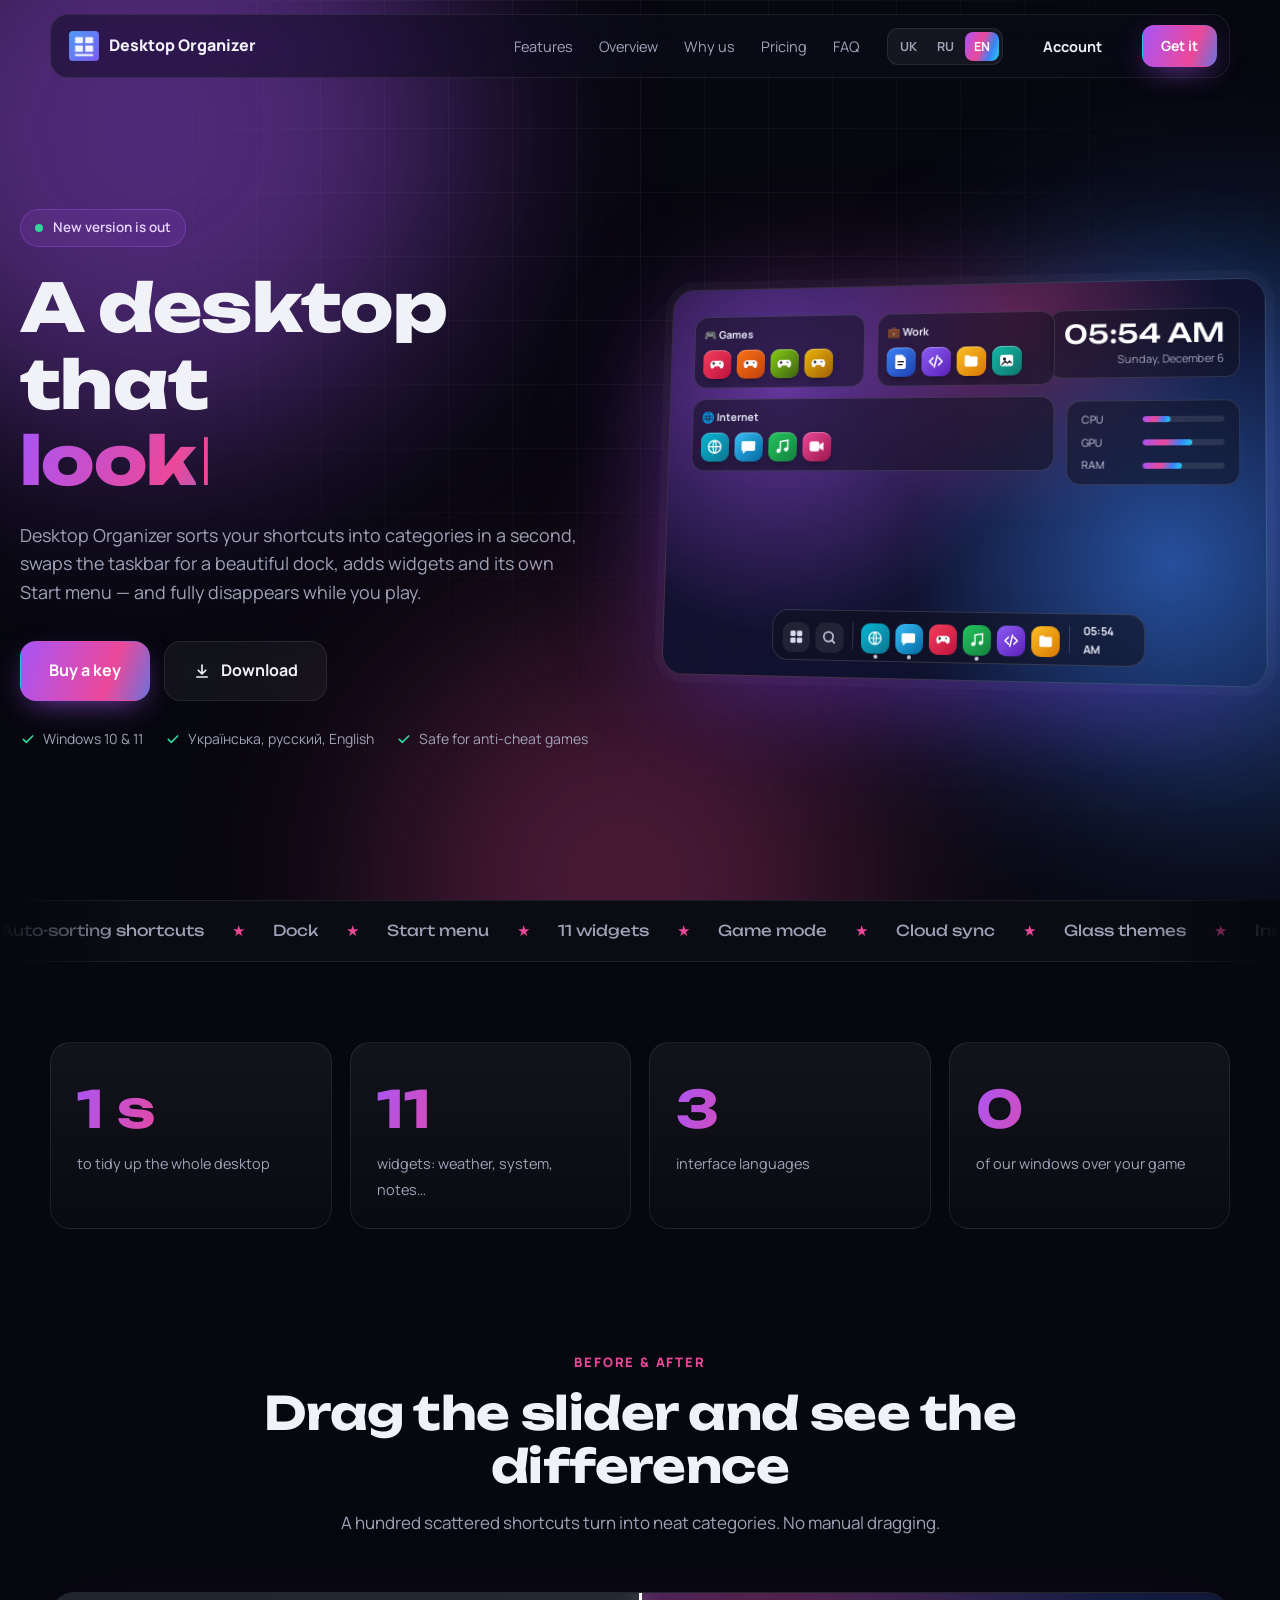
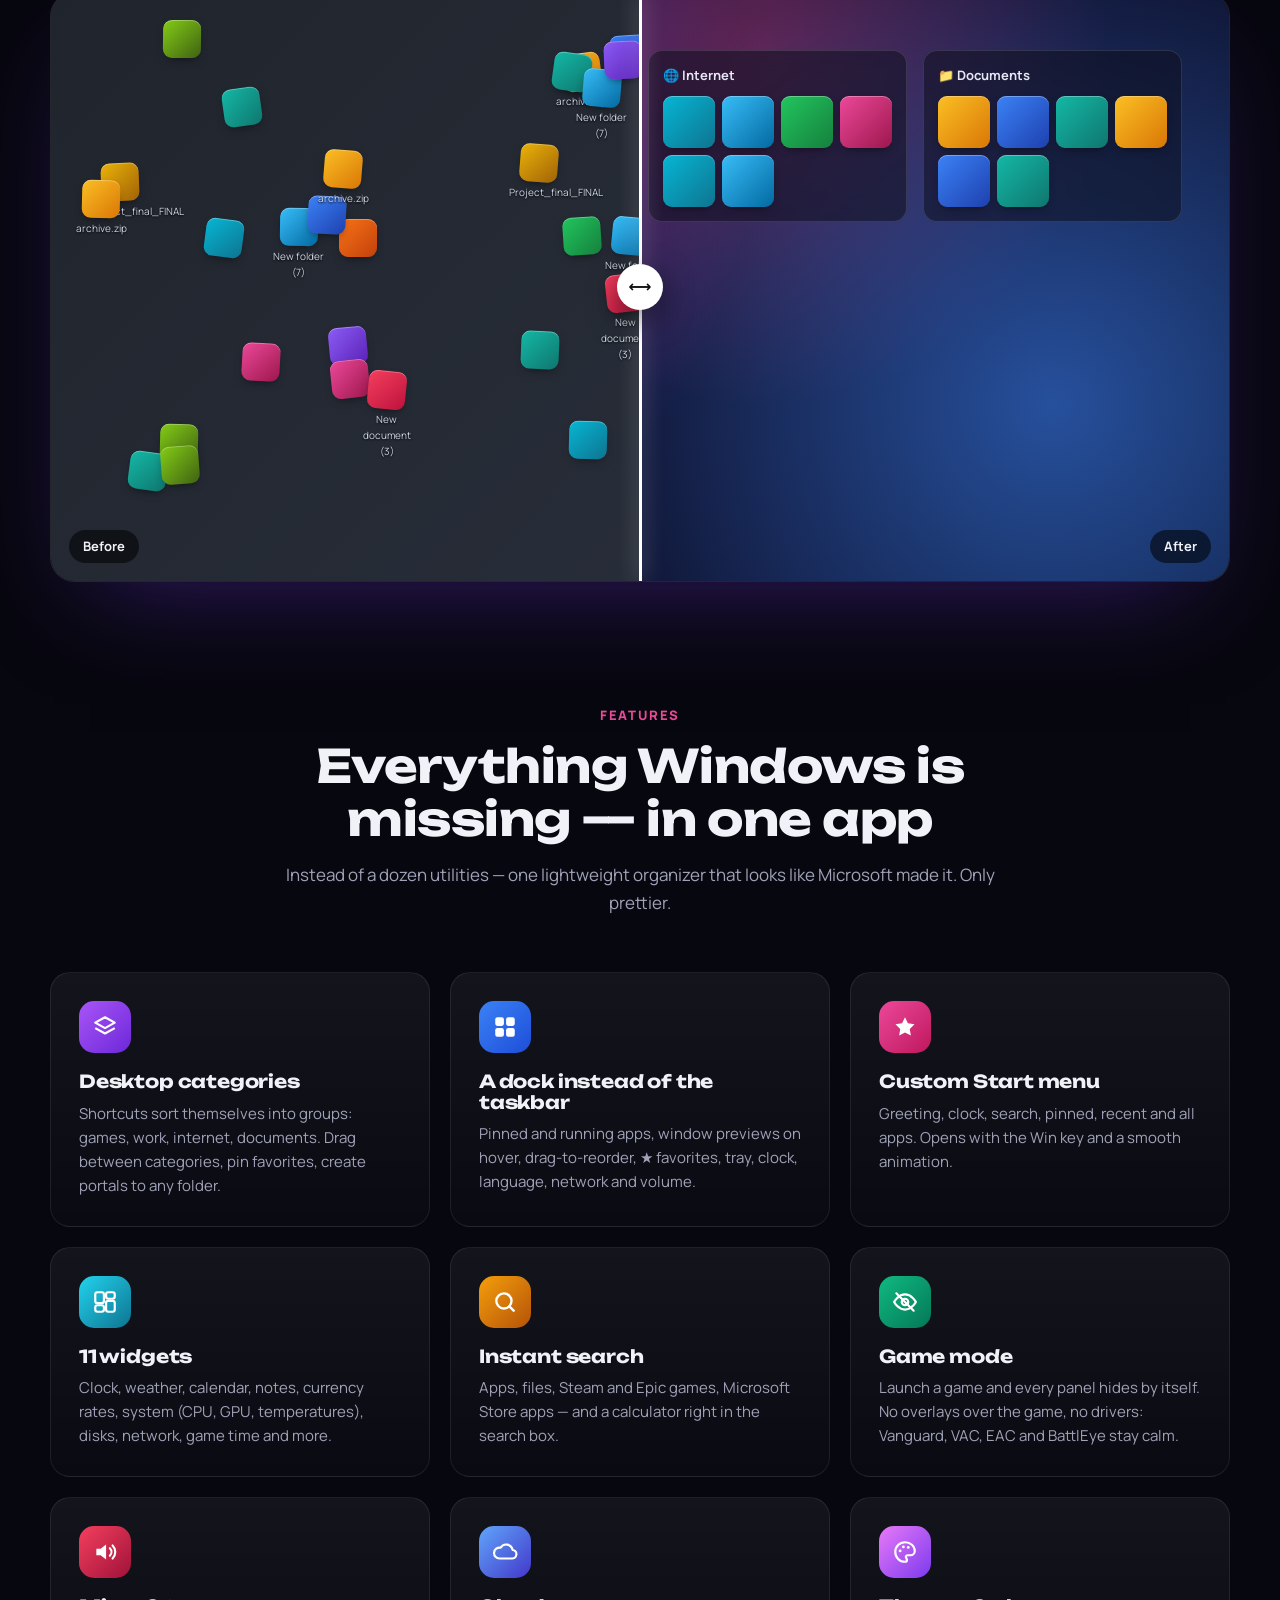
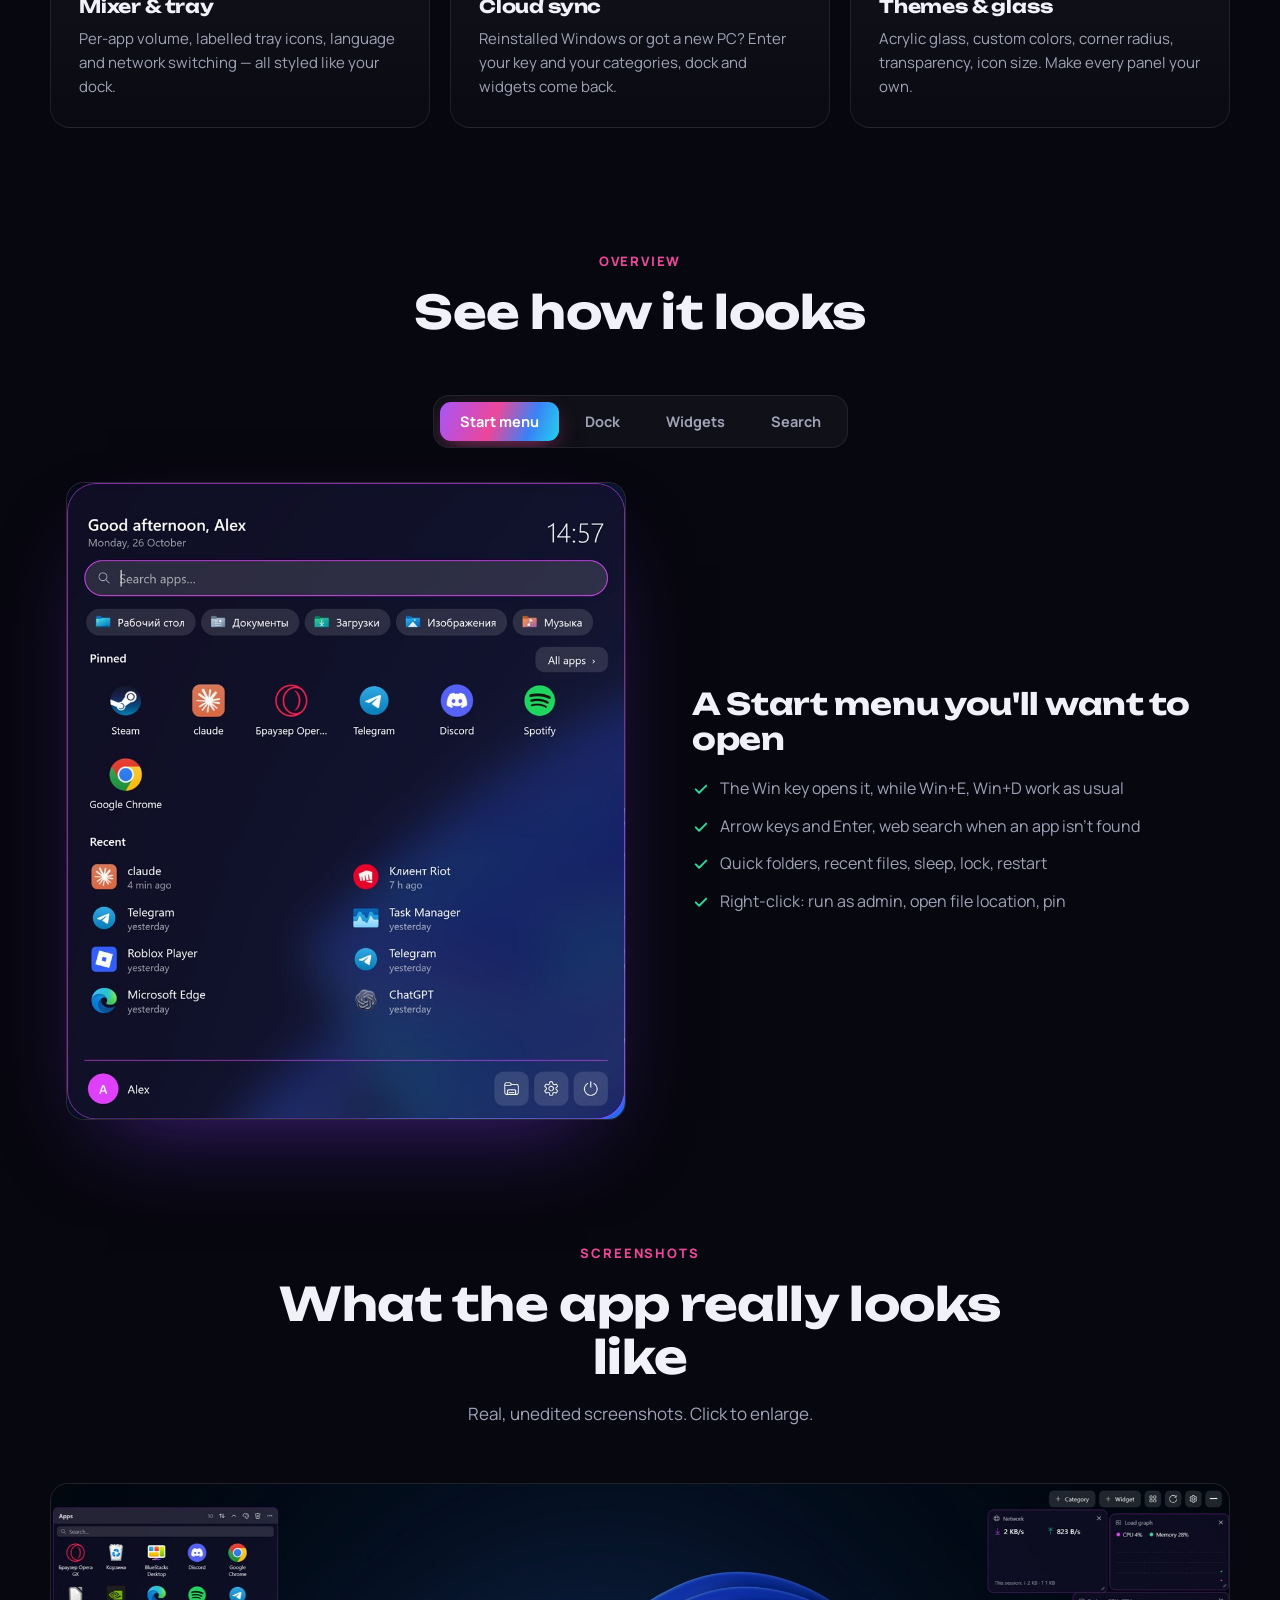
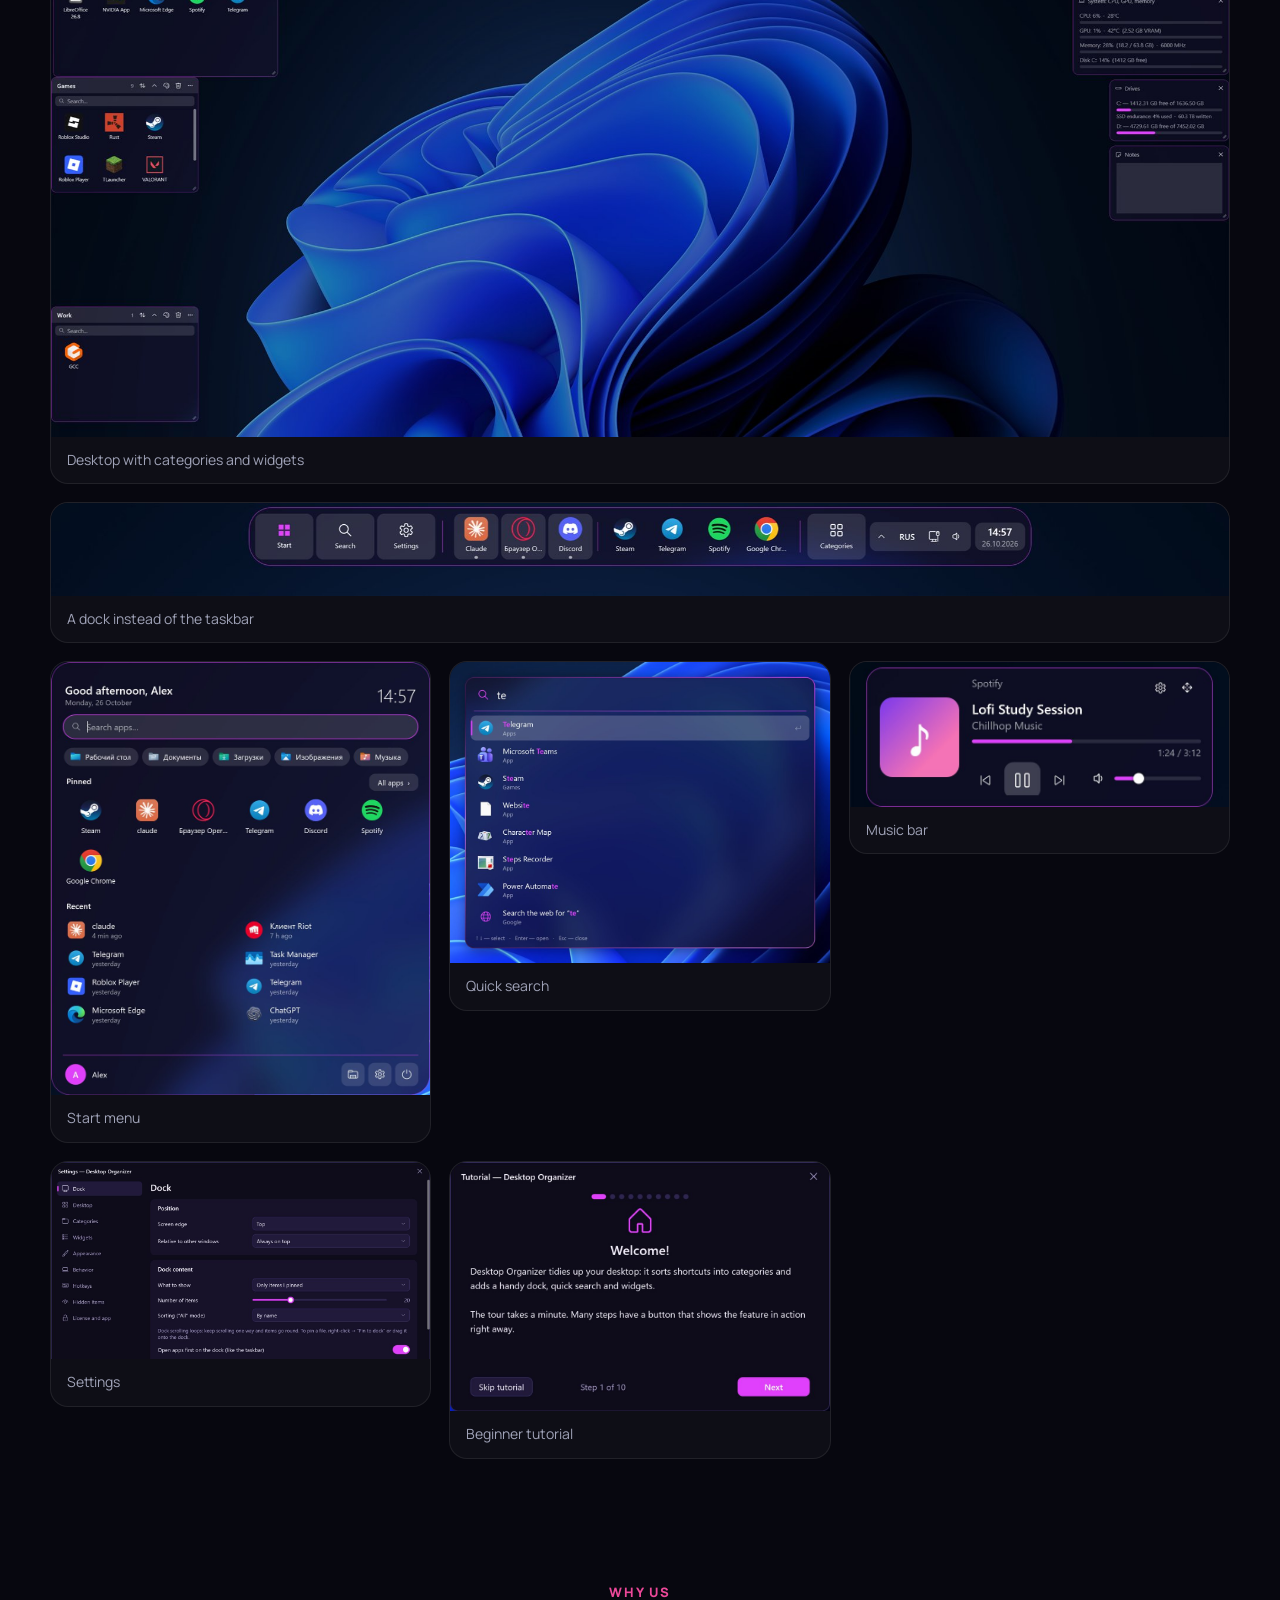
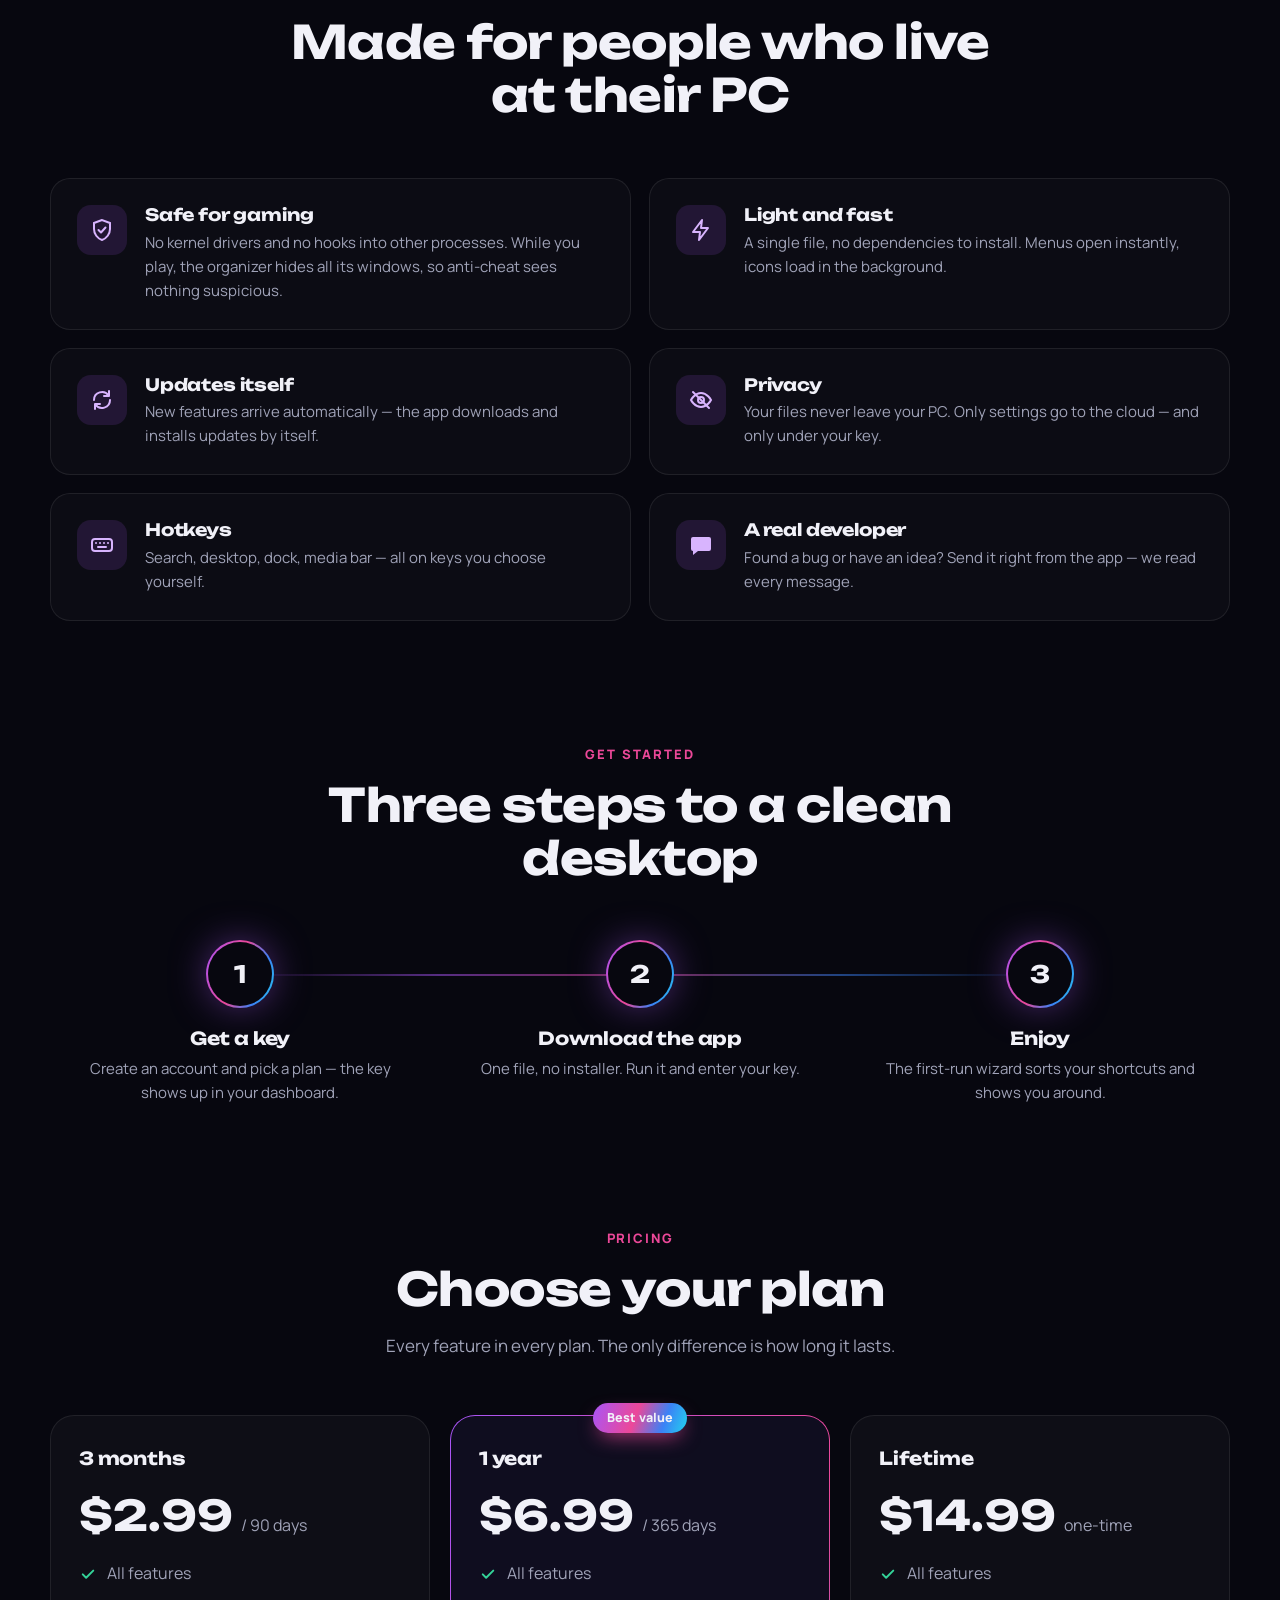
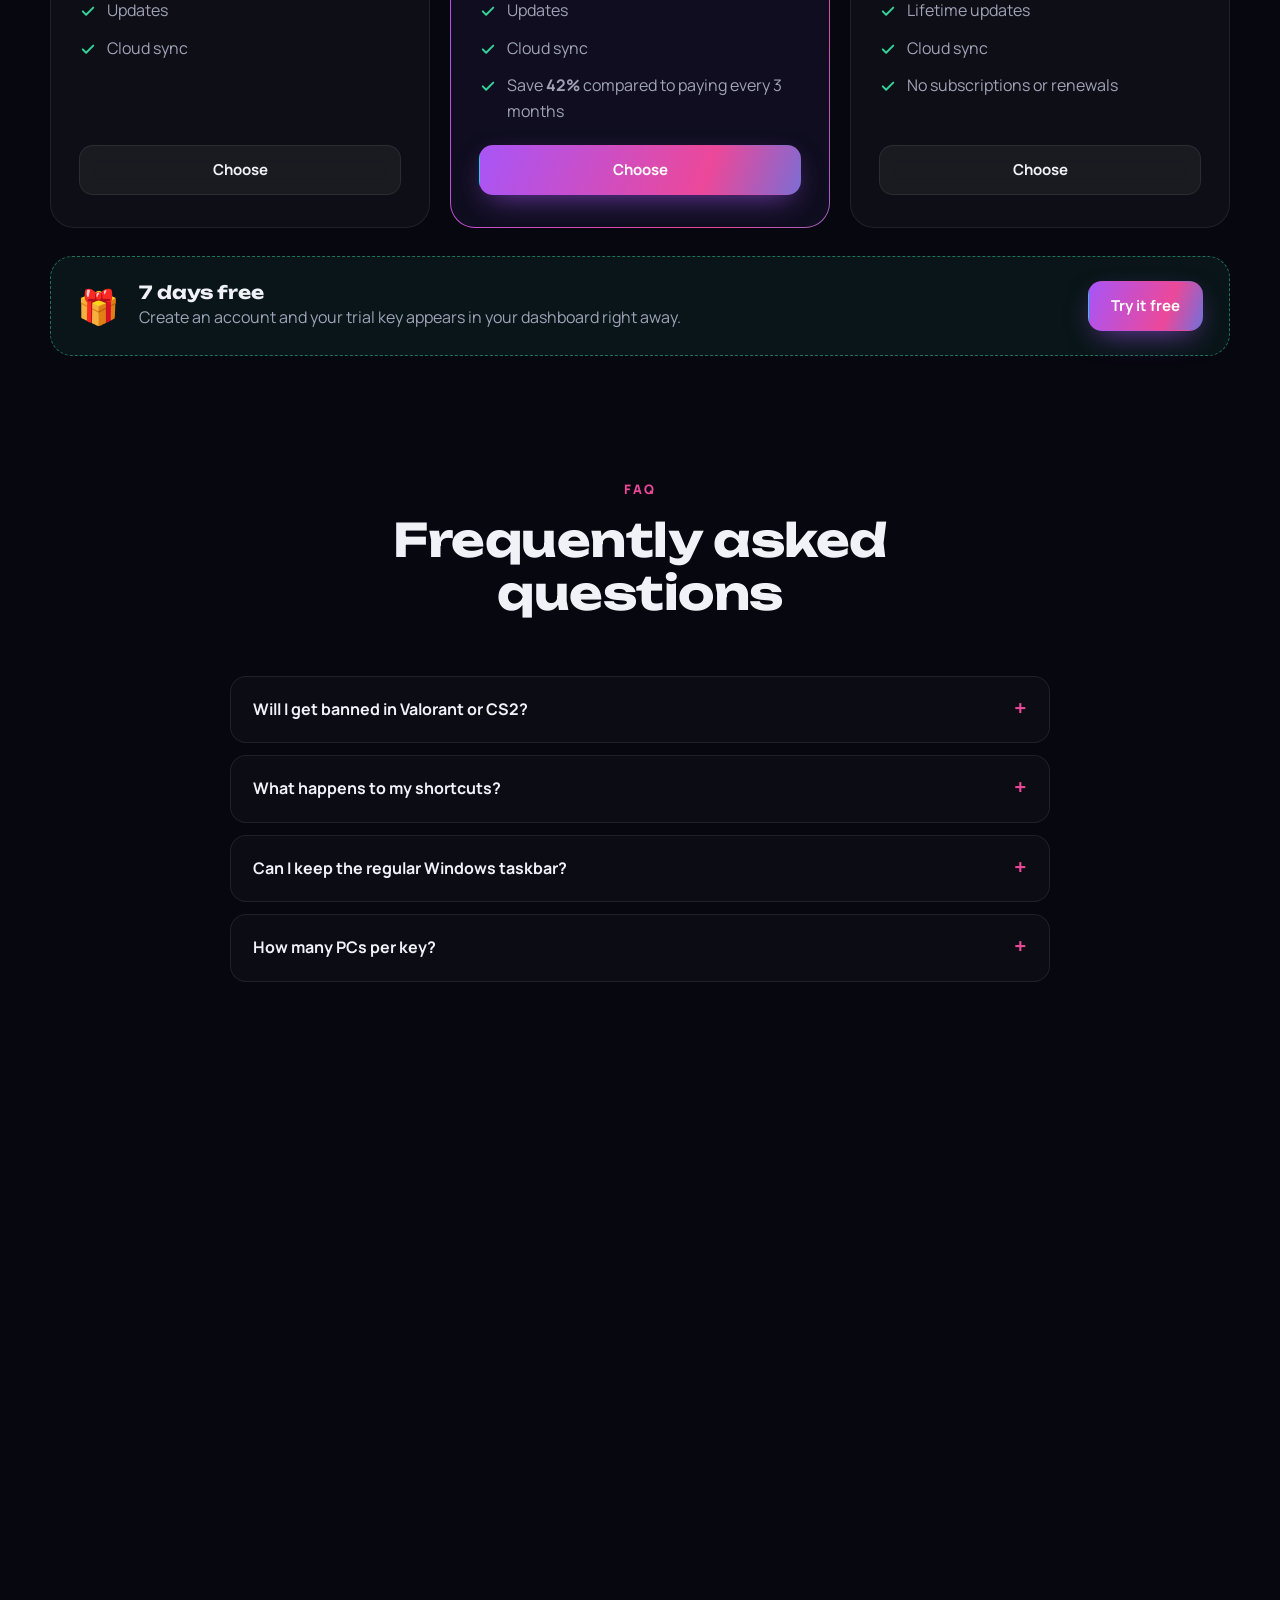
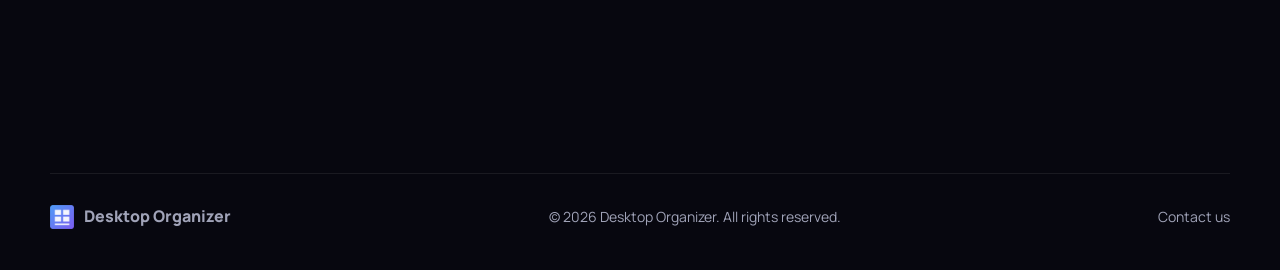
==== index.html @ 143df667 "Add files via upload" ====
<!doctype html>
<html lang="uk">
<head>
<meta charset="utf-8">
<meta name="viewport" content="width=device-width, initial-scale=1">
<title>Desktop Organizer — порядок на робочому столі за секунду</title>
<meta name="description" content="Desktop Organizer сам розкладає ярлики по категоріях, замінює панель завдань красивою панеллю, додає віджети, власне меню «Пуск» і ховається в іграх.">
<link rel="icon" href="favicon.ico">
<link rel="preconnect" href="https://fonts.googleapis.com">
<link rel="preconnect" href="https://fonts.gstatic.com" crossorigin>
<link href="https://fonts.googleapis.com/css2?family=Manrope:wght@400;500;600;700;800&family=Unbounded:wght@500;700;800&display=swap" rel="stylesheet">
<link rel="stylesheet" href="styles.css">
</head>
<body>

<!-- Значки (використовуються через <use href="#i-…">) -->
<svg width="0" height="0" style="position:absolute" aria-hidden="true">
  <symbol id="i-grid" viewBox="0 0 24 24"><rect x="3" y="3" width="8" height="8" rx="2"/><rect x="13" y="3" width="8" height="8" rx="2"/><rect x="3" y="13" width="8" height="8" rx="2"/><rect x="13" y="13" width="8" height="8" rx="2"/></symbol>
  <symbol id="i-game" viewBox="0 0 24 24"><path d="M7 7h10a5 5 0 0 1 4.9 6l-.6 3a2.5 2.5 0 0 1-4.3 1.2L15 15H9l-2 2.2A2.5 2.5 0 0 1 2.7 16l-.6-3A5 5 0 0 1 7 7Z"/><circle cx="16.5" cy="10.5" r="1.1" fill="#0b0b16"/><path d="M7 9.2v3M5.5 10.7h3" stroke="#0b0b16" stroke-width="1.6" stroke-linecap="round"/></symbol>
  <symbol id="i-doc" viewBox="0 0 24 24"><path d="M6 2h8l5 5v13a2 2 0 0 1-2 2H6a2 2 0 0 1-2-2V4a2 2 0 0 1 2-2Z"/><path d="M8 12h8M8 16h6" stroke="#0b0b16" stroke-width="1.6" stroke-linecap="round"/></symbol>
  <symbol id="i-music" viewBox="0 0 24 24"><path d="M9 18V5l11-2v13" stroke="currentColor" stroke-width="2" fill="none" stroke-linecap="round"/><circle cx="6.5" cy="18" r="3"/><circle cx="17.5" cy="16" r="3"/></symbol>
  <symbol id="i-folder" viewBox="0 0 24 24"><path d="M3 6a2 2 0 0 1 2-2h4l2 2h8a2 2 0 0 1 2 2v10a2 2 0 0 1-2 2H5a2 2 0 0 1-2-2Z"/></symbol>
  <symbol id="i-globe" viewBox="0 0 24 24"><circle cx="12" cy="12" r="9" fill="none" stroke="currentColor" stroke-width="2"/><path d="M3 12h18M12 3c3 3.2 3 14.8 0 18M12 3c-3 3.2-3 14.8 0 18" fill="none" stroke="currentColor" stroke-width="1.6"/></symbol>
  <symbol id="i-chat" viewBox="0 0 24 24"><path d="M4 4h16a2 2 0 0 1 2 2v10a2 2 0 0 1-2 2H9l-5 4v-4a2 2 0 0 1-2-2V6a2 2 0 0 1 2-2Z"/></symbol>
  <symbol id="i-image" viewBox="0 0 24 24"><rect x="3" y="4" width="18" height="16" rx="3"/><circle cx="9" cy="10" r="2" fill="#0b0b16"/><path d="m5 18 5-5 3 3 3-3 3 3" stroke="#0b0b16" stroke-width="1.6" fill="none"/></symbol>
  <symbol id="i-code" viewBox="0 0 24 24"><path d="m8 7-5 5 5 5M16 7l5 5-5 5M14 4l-4 16" fill="none" stroke="currentColor" stroke-width="2.2" stroke-linecap="round" stroke-linejoin="round"/></symbol>
  <symbol id="i-video" viewBox="0 0 24 24"><rect x="2" y="5" width="14" height="14" rx="3"/><path d="m16 10 6-4v12l-6-4Z"/></symbol>
  <symbol id="i-search" viewBox="0 0 24 24"><circle cx="11" cy="11" r="7" fill="none" stroke="currentColor" stroke-width="2.2"/><path d="m20 20-4-4" stroke="currentColor" stroke-width="2.2" stroke-linecap="round"/></symbol>
  <symbol id="i-gear" viewBox="0 0 24 24"><path d="M12 8.5a3.5 3.5 0 1 0 0 7 3.5 3.5 0 0 0 0-7Z" fill="none" stroke="currentColor" stroke-width="2"/><path d="M19.4 15a1.7 1.7 0 0 0 .3 1.8l.1.1a2 2 0 1 1-2.8 2.8l-.1-.1a1.7 1.7 0 0 0-1.8-.3 1.7 1.7 0 0 0-1 1.5V21a2 2 0 1 1-4 0v-.1a1.7 1.7 0 0 0-1.1-1.5 1.7 1.7 0 0 0-1.8.3l-.1.1a2 2 0 1 1-2.8-2.8l.1-.1a1.7 1.7 0 0 0 .3-1.8 1.7 1.7 0 0 0-1.5-1H3a2 2 0 1 1 0-4h.1a1.7 1.7 0 0 0 1.5-1.1 1.7 1.7 0 0 0-.3-1.8l-.1-.1a2 2 0 1 1 2.8-2.8l.1.1a1.7 1.7 0 0 0 1.8.3H9a1.7 1.7 0 0 0 1-1.5V3a2 2 0 1 1 4 0v.1a1.7 1.7 0 0 0 1 1.5 1.7 1.7 0 0 0 1.8-.3l.1-.1a2 2 0 1 1 2.8 2.8l-.1.1a1.7 1.7 0 0 0-.3 1.8V9a1.7 1.7 0 0 0 1.5 1H21a2 2 0 1 1 0 4h-.1a1.7 1.7 0 0 0-1.5 1Z" fill="none" stroke="currentColor" stroke-width="1.6"/></symbol>
  <symbol id="i-shield" viewBox="0 0 24 24"><path d="M12 2 4 5v6c0 5 3.4 9.4 8 11 4.6-1.6 8-6 8-11V5Z" fill="none" stroke="currentColor" stroke-width="2"/><path d="m8.5 12 2.5 2.5 4.5-5" fill="none" stroke="currentColor" stroke-width="2" stroke-linecap="round" stroke-linejoin="round"/></symbol>
  <symbol id="i-bolt" viewBox="0 0 24 24"><path d="M13 2 4 14h7l-1 8 9-12h-7Z" fill="none" stroke="currentColor" stroke-width="2" stroke-linejoin="round"/></symbol>
  <symbol id="i-cloud" viewBox="0 0 24 24"><path d="M7 18a5 5 0 1 1 .9-9.9A6 6 0 0 1 19 10a4 4 0 0 1-1 8Z" fill="none" stroke="currentColor" stroke-width="2" stroke-linejoin="round"/></symbol>
  <symbol id="i-layers" viewBox="0 0 24 24"><path d="m12 3 9 5-9 5-9-5Z M3 13l9 5 9-5" fill="none" stroke="currentColor" stroke-width="2" stroke-linejoin="round"/></symbol>
  <symbol id="i-widget" viewBox="0 0 24 24"><rect x="3" y="3" width="8" height="10" rx="2" fill="none" stroke="currentColor" stroke-width="2"/><rect x="13" y="3" width="8" height="6" rx="2" fill="none" stroke="currentColor" stroke-width="2"/><rect x="13" y="11" width="8" height="10" rx="2" fill="none" stroke="currentColor" stroke-width="2"/><rect x="3" y="15" width="8" height="6" rx="2" fill="none" stroke="currentColor" stroke-width="2"/></symbol>
  <symbol id="i-key" viewBox="0 0 24 24"><rect x="2" y="6" width="20" height="12" rx="3" fill="none" stroke="currentColor" stroke-width="2"/><path d="M6 10h.01M10 10h.01M14 10h.01M18 10h.01M8 14h8" stroke="currentColor" stroke-width="2" stroke-linecap="round"/></symbol>
  <symbol id="i-palette" viewBox="0 0 24 24"><path d="M12 3a9 9 0 0 0 0 18c1.2 0 1.8-.8 1.8-1.7 0-1.2-1-1.6-1-2.6 0-.9.7-1.7 1.7-1.7H17a4 4 0 0 0 4-4c0-4.4-4-8-9-8Z" fill="none" stroke="currentColor" stroke-width="2"/><circle cx="7.5" cy="11" r="1.3"/><circle cx="10.5" cy="7.3" r="1.3"/><circle cx="15" cy="7.8" r="1.3"/></symbol>
  <symbol id="i-refresh" viewBox="0 0 24 24"><path d="M20 12a8 8 0 0 1-14.6 4.5M4 12A8 8 0 0 1 18.6 7.5" fill="none" stroke="currentColor" stroke-width="2" stroke-linecap="round"/><path d="M19 3v5h-5M5 21v-5h5" fill="none" stroke="currentColor" stroke-width="2" stroke-linecap="round" stroke-linejoin="round"/></symbol>
  <symbol id="i-eye" viewBox="0 0 24 24"><path d="M2 12s3.6-7 10-7 10 7 10 7-3.6 7-10 7S2 12 2 12Z" fill="none" stroke="currentColor" stroke-width="2"/><circle cx="12" cy="12" r="3" fill="none" stroke="currentColor" stroke-width="2"/><path d="M4 4l16 16" stroke="currentColor" stroke-width="2" stroke-linecap="round"/></symbol>
  <symbol id="i-volume" viewBox="0 0 24 24"><path d="M4 9h4l5-4v14l-5-4H4Z"/><path d="M16.5 8.5a5 5 0 0 1 0 7M19 6a8.5 8.5 0 0 1 0 12" fill="none" stroke="currentColor" stroke-width="2" stroke-linecap="round"/></symbol>
  <symbol id="i-wifi" viewBox="0 0 24 24"><path d="M2 9a15 15 0 0 1 20 0M5.5 12.5a10 10 0 0 1 13 0M9 16a5 5 0 0 1 6 0" fill="none" stroke="currentColor" stroke-width="2" stroke-linecap="round"/><circle cx="12" cy="19.5" r="1.4"/></symbol>
  <symbol id="i-check" viewBox="0 0 24 24"><path d="m5 12.5 4.5 4.5L19 7.5" fill="none" stroke="currentColor" stroke-width="2.6" stroke-linecap="round" stroke-linejoin="round"/></symbol>
  <symbol id="i-down" viewBox="0 0 24 24"><path d="M12 4v12m0 0-5-5m5 5 5-5M5 20h14" fill="none" stroke="currentColor" stroke-width="2.2" stroke-linecap="round" stroke-linejoin="round"/></symbol>
  <symbol id="i-star" viewBox="0 0 24 24"><path d="m12 3 2.7 5.6 6.1.9-4.4 4.3 1 6.1L12 17l-5.4 2.9 1-6.1-4.4-4.3 6.1-.9Z"/></symbol>
</svg>

<div class="bg" aria-hidden="true">
  <div class="blob b1"></div><div class="blob b2"></div><div class="blob b3"></div>
  <div class="grid-lines"></div>
</div>
<div class="cursor-glow" aria-hidden="true"></div>

<!-- ============ Навігація ============ -->
<header class="nav" id="nav">
  <a href="#top" class="brand"><img src="favicon.ico" alt="" width="30" height="30"><span>Desktop&nbsp;Organizer</span></a>
  <nav class="nav-links">
    <a href="#features">Можливості</a>
    <a href="#showcase">Огляд</a>
    <a href="#why">Переваги</a>
    <a href="#pricing">Ціни</a>
    <a href="#faq">Питання</a>
    <a href="account.html" class="m-only">Кабінет</a>
  </nav>
  <div class="lang" role="group" aria-label="Мова">
    <button data-lang="uk">UK</button><button data-lang="ru">RU</button><button data-lang="en">EN</button>
  </div>
  <a href="account.html" class="nav-account">Кабінет</a>
  <a href="#pricing" class="btn btn-primary btn-sm magnetic">Отримати</a>
  <button class="burger" aria-label="Меню" id="burger"><span></span><span></span></button>
</header>

<main id="top">

<!-- ============ Перший екран ============ -->
<section class="hero">
  <div class="hero-text">
    <span class="pill reveal"><span class="dot"></span> Нова версія вже доступна</span>
    <h1 class="reveal">Робочий стіл, який<br><span class="grad" id="typed">наводить лад сам</span><span class="caret">|</span></h1>
    <p class="lead reveal">Desktop Organizer за секунду розкладає ярлики по категоріях, замінює панель завдань красивою панеллю, додає віджети й власне меню «Пуск» — і повністю зникає, коли ви граєте.</p>
    <div class="hero-cta reveal">
      <a href="#pricing" class="btn btn-primary btn-lg magnetic"><span>Купити ключ</span></a>
      <a href="#" class="btn btn-ghost btn-lg magnetic" data-download><svg class="ic"><use href="#i-down"/></svg><span>Завантажити</span></a>
    </div>
    <ul class="hero-points reveal">
      <li><svg class="ic"><use href="#i-check"/></svg>Windows 10 і 11</li>
      <li><svg class="ic"><use href="#i-check"/></svg>Українська, русский, English</li>
      <li><svg class="ic"><use href="#i-check"/></svg>Безпечно для ігор з античитом</li>
    </ul>
  </div>

  <!-- Макет робочого столу -->
  <div class="hero-visual reveal" id="heroVisual">
    <div class="screen tilt">
      <div class="wallpaper"></div>
      <div class="widget w-clock float-slow">
        <div class="w-time" id="mockTime">12:00</div>
        <div class="w-date" id="mockDate">понеділок</div>
      </div>
      <div class="widget w-sys float-slower">
        <div class="w-row"><span>CPU</span><b class="bar"><i style="--v:34%"></i></b></div>
        <div class="w-row"><span>GPU</span><b class="bar"><i style="--v:61%"></i></b></div>
        <div class="w-row"><span>RAM</span><b class="bar"><i style="--v:48%"></i></b></div>
      </div>
      <div class="fences">
        <div class="fence" style="--d:.2s">
          <div class="fence-h">🎮 Ігри</div>
          <div class="tiles">
            <i class="t c1"><svg><use href="#i-game"/></svg></i><i class="t c2"><svg><use href="#i-game"/></svg></i><i class="t c3"><svg><use href="#i-game"/></svg></i><i class="t c4"><svg><use href="#i-game"/></svg></i>
          </div>
        </div>
        <div class="fence" style="--d:.45s">
          <div class="fence-h">💼 Робота</div>
          <div class="tiles">
            <i class="t c5"><svg><use href="#i-doc"/></svg></i><i class="t c6"><svg><use href="#i-code"/></svg></i><i class="t c7"><svg><use href="#i-folder"/></svg></i><i class="t c8"><svg><use href="#i-image"/></svg></i>
          </div>
        </div>
        <div class="fence" style="--d:.7s">
          <div class="fence-h">🌐 Інтернет</div>
          <div class="tiles">
            <i class="t c9"><svg><use href="#i-globe"/></svg></i><i class="t c10"><svg><use href="#i-chat"/></svg></i><i class="t c11"><svg><use href="#i-music"/></svg></i><i class="t c12"><svg><use href="#i-video"/></svg></i>
          </div>
        </div>
      </div>
      <div class="dock">
        <i class="dk sys"><svg><use href="#i-grid"/></svg></i>
        <i class="dk sys"><svg><use href="#i-search"/></svg></i>
        <span class="dk-sep"></span>
        <i class="dk c9 run"><svg><use href="#i-globe"/></svg></i>
        <i class="dk c10 run"><svg><use href="#i-chat"/></svg></i>
        <i class="dk c1"><svg><use href="#i-game"/></svg></i>
        <i class="dk c11 run"><svg><use href="#i-music"/></svg></i>
        <i class="dk c6"><svg><use href="#i-code"/></svg></i>
        <i class="dk c7"><svg><use href="#i-folder"/></svg></i>
        <span class="dk-sep"></span>
        <span class="dk-clock" id="dockTime">12:00</span>
      </div>
    </div>
    <div class="glow-ring"></div>
  </div>
</section>

<!-- ============ Біжучий рядок ============ -->
<div class="marquee" aria-hidden="true">
  <div class="marquee-track">
    <span>Автосортування ярликів</span><span>★</span><span>Нижня панель</span><span>★</span><span>Меню «Пуск»</span><span>★</span><span>11 віджетів</span><span>★</span><span>Ігровий режим</span><span>★</span><span>Хмарна синхронізація</span><span>★</span><span>Скляні теми</span><span>★</span><span>Миттєвий пошук</span><span>★</span><span>Мікшер гучності</span><span>★</span><span>Гарячі клавіші</span><span>★</span>
    <span>Автосортування ярликів</span><span>★</span><span>Нижня панель</span><span>★</span><span>Меню «Пуск»</span><span>★</span><span>11 віджетів</span><span>★</span><span>Ігровий режим</span><span>★</span><span>Хмарна синхронізація</span><span>★</span><span>Скляні теми</span><span>★</span><span>Миттєвий пошук</span><span>★</span><span>Мікшер гучності</span><span>★</span><span>Гарячі клавіші</span><span>★</span>
  </div>
</div>

<!-- ============ Цифри ============ -->
<section class="stats">
  <div class="stat reveal"><b data-count="1" data-suffix="sec">0</b><span>щоб розкласти весь робочий стіл</span></div>
  <div class="stat reveal"><b data-count="11">0</b><span>віджетів: погода, система, нотатки…</span></div>
  <div class="stat reveal"><b data-count="3">0</b><span>мови інтерфейсу</span></div>
  <div class="stat reveal"><b data-count="0" data-suffix="">0</b><span>наших вікон поверх гри</span></div>
</section>

<!-- ============ До / після ============ -->
<section class="section" id="compare">
  <div class="head reveal">
    <span class="eyebrow">До і після</span>
    <h2>Потягніть повзунок — і побачите різницю</h2>
    <p>Сотня ярликів упереміш перетворюється на акуратні категорії. Без ручного перетягування.</p>
  </div>
  <div class="compare reveal" id="compareBox">
    <div class="cmp-layer cmp-after">
      <div class="wallpaper"></div>
      <div class="fences small">
        <div class="fence"><div class="fence-h">🎮 Ігри</div><div class="tiles"><i class="t c1"></i><i class="t c2"></i><i class="t c3"></i><i class="t c4"></i><i class="t c12"></i><i class="t c11"></i></div></div>
        <div class="fence"><div class="fence-h">💼 Робота</div><div class="tiles"><i class="t c5"></i><i class="t c6"></i><i class="t c7"></i><i class="t c8"></i><i class="t c5"></i><i class="t c6"></i></div></div>
        <div class="fence"><div class="fence-h">🌐 Інтернет</div><div class="tiles"><i class="t c9"></i><i class="t c10"></i><i class="t c11"></i><i class="t c12"></i><i class="t c9"></i><i class="t c10"></i></div></div>
        <div class="fence"><div class="fence-h">📁 Документи</div><div class="tiles"><i class="t c7"></i><i class="t c5"></i><i class="t c8"></i><i class="t c7"></i><i class="t c5"></i><i class="t c8"></i></div></div>
      </div>
      <span class="cmp-label right">Після</span>
    </div>
    <div class="cmp-layer cmp-before" id="cmpBefore">
      <div class="wallpaper dull"></div>
      <div class="mess" id="mess"></div>
      <span class="cmp-label left">До</span>
    </div>
    <div class="cmp-handle" id="cmpHandle"><span>⟷</span></div>
    <input type="range" min="0" max="100" value="50" id="cmpRange" aria-label="Порівняння до і після">
  </div>
</section>

<!-- ============ Можливості ============ -->
<section class="section" id="features">
  <div class="head reveal">
    <span class="eyebrow">Можливості</span>
    <h2>Усе, чого бракує Windows, — в одній програмі</h2>
    <p>Замість десятка утиліт — один легкий органайзер, який виглядає так, ніби його зробила сама Microsoft. Тільки красивіше.</p>
  </div>
  <div class="cards">
    <article class="card reveal tilt-card"><div class="card-ic g1"><svg><use href="#i-layers"/></svg></div><h3>Категорії на робочому столі</h3><p>Ярлики самі розкладаються по групах: ігри, робота, інтернет, документи. Перетягуйте між категоріями, закріплюйте обране, створюйте портали в будь-яку папку.</p></article>
    <article class="card reveal tilt-card"><div class="card-ic g2"><svg><use href="#i-grid"/></svg></div><h3>Нижня панель замість панелі завдань</h3><p>Закріплені й відкриті програми, мініатюри вікон при наведенні, перетягування значків, обране ★, трей, годинник, мова, мережа й гучність.</p></article>
    <article class="card reveal tilt-card"><div class="card-ic g3"><svg><use href="#i-star"/></svg></div><h3>Власне меню «Пуск»</h3><p>Привітання, годинник, пошук, закріплені, нещодавні й усі програми. Відкривається клавішею Win з плавною анімацією.</p></article>
    <article class="card reveal tilt-card"><div class="card-ic g4"><svg><use href="#i-widget"/></svg></div><h3>11 віджетів</h3><p>Годинник, погода, календар, нотатки, курси валют, система (процесор, відеокарта, температури), диски, мережа, ігровий час і не тільки.</p></article>
    <article class="card reveal tilt-card"><div class="card-ic g5"><svg><use href="#i-search"/></svg></div><h3>Миттєвий пошук</h3><p>Програми, файли, ігри Steam і Epic, програми з Microsoft Store — і калькулятор прямо в рядку пошуку.</p></article>
    <article class="card reveal tilt-card"><div class="card-ic g6"><svg><use href="#i-eye"/></svg></div><h3>Ігровий режим</h3><p>Запустили гру — усі панелі зникають самі. Жодних оверлеїв над грою, жодних драйверів: Vanguard, VAC, EAC і BattlEye спокійні.</p></article>
    <article class="card reveal tilt-card"><div class="card-ic g7"><svg><use href="#i-volume"/></svg></div><h3>Мікшер і трей</h3><p>Гучність кожної програми окремо, значки треї з назвами, перемикання мови й мережі — в оформленні вашої панелі.</p></article>
    <article class="card reveal tilt-card"><div class="card-ic g8"><svg><use href="#i-cloud"/></svg></div><h3>Хмарна синхронізація</h3><p>Перевстановили Windows чи купили новий ПК? Введіть ключ — і категорії, панель та віджети повернуться.</p></article>
    <article class="card reveal tilt-card"><div class="card-ic g9"><svg><use href="#i-palette"/></svg></div><h3>Теми й скло</h3><p>Акрилове скло, власні кольори, заокруглення, прозорість, розмір значків. Налаштуйте під себе кожну панель.</p></article>
  </div>
</section>

<!-- ============ Інтерактивний огляд ============ -->
<section class="section" id="showcase">
  <div class="head reveal">
    <span class="eyebrow">Огляд</span>
    <h2>Подивіться, як це виглядає</h2>
  </div>
  <div class="tabs reveal" role="tablist">
    <button class="tab active" data-tab="0">Меню «Пуск»</button>
    <button class="tab" data-tab="1">Нижня панель</button>
    <button class="tab" data-tab="2">Віджети</button>
    <button class="tab" data-tab="3">Пошук</button>
    <span class="tab-ink" id="tabInk"></span>
  </div>
  <div class="panes reveal">
    <!-- Пуск -->
    <div class="pane active">
      <figure class="shot-frame"><img class="shot" data-shot="start.jpg" alt="" loading="lazy"></figure>
      <div class="pane-text">
        <h3>Меню «Пуск», яке хочеться відкривати</h3>
        <ul class="checks">
          <li><svg class="ic"><use href="#i-check"/></svg>Клавіша Win відкриває саме його, сполучення Win+E, Win+D працюють як завжди</li>
          <li><svg class="ic"><use href="#i-check"/></svg>Пошук стрілками й Enter, пошук в Інтернеті, якщо програми немає</li>
          <li><svg class="ic"><use href="#i-check"/></svg>Швидкі папки, нещодавні файли, сон, блокування, перезавантаження</li>
          <li><svg class="ic"><use href="#i-check"/></svg>Правий клік: від імені адміністратора, розташування файлу, закріпити</li>
        </ul>
      </div>
    </div>
    <!-- Панель -->
    <div class="pane">
      <figure class="shot-frame wide"><img class="shot" data-shot="dock.jpg" alt="" loading="lazy"></figure>
      <div class="pane-text">
        <h3>Панель, як у macOS, але для Windows</h3>
        <ul class="checks">
          <li><svg class="ic"><use href="#i-check"/></svg>Значки збільшуються під курсором, перетягуються мишею</li>
          <li><svg class="ic"><use href="#i-check"/></svg>Мініатюри відкритих вікон, «Згорнути» й «Закрити» з правого кліку</li>
          <li><svg class="ic"><use href="#i-check"/></svg>Знизу, зверху, зліва чи справа; будь-яка довжина й масштаб</li>
          <li><svg class="ic"><use href="#i-check"/></svg>Може повністю замінити панель завдань Windows</li>
        </ul>
      </div>
    </div>
    <!-- Віджети -->
    <div class="pane">
      <figure class="shot-frame"><img class="shot" data-shot="desktop.jpg" alt="" loading="lazy"></figure>
      <div class="pane-text">
        <h3>Віджети, які справді корисні</h3>
        <ul class="checks">
          <li><svg class="ic"><use href="#i-check"/></svg>Температура процесора й відеокарти, навантаження, пам'ять</li>
          <li><svg class="ic"><use href="#i-check"/></svg>Ресурс SSD і вільне місце на дисках</li>
          <li><svg class="ic"><use href="#i-check"/></svg>Скільки ви сьогодні грали — по кожній грі</li>
          <li><svg class="ic"><use href="#i-check"/></svg>Розставляйте мишею будь-де на робочому столі</li>
        </ul>
      </div>
    </div>
    <!-- Пошук -->
    <div class="pane">
      <figure class="shot-frame"><img class="shot" data-shot="search.jpg" alt="" loading="lazy"></figure>
      <div class="pane-text">
        <h3>Знайдіть що завгодно за пів секунди</h3>
        <ul class="checks">
          <li><svg class="ic"><use href="#i-check"/></svg>Одна гаряча клавіша — і пошук уже перед вами</li>
          <li><svg class="ic"><use href="#i-check"/></svg>Програми, ігри Steam/Epic, файли, налаштування</li>
          <li><svg class="ic"><use href="#i-check"/></svg>Вбудований калькулятор</li>
          <li><svg class="ic"><use href="#i-check"/></svg>Нечіткий пошук: «tg» знайде Telegram</li>
        </ul>
      </div>
    </div>
  </div>
</section>

<!-- ============ Справжні знімки ============ -->
<section class="section" id="gallery">
  <div class="head reveal">
    <span class="eyebrow">Скріншоти</span>
    <h2>Так програма виглядає насправді</h2>
    <p>Справжні знімки екрана, без монтажу. Натисніть, щоб збільшити.</p>
  </div>
  <div class="gallery">
    <figure class="g-item g-wide reveal"><img class="shot" data-shot="desktop.jpg" alt="" loading="lazy"><figcaption>Робочий стіл з категоріями й віджетами</figcaption></figure>
    <figure class="g-item g-wide reveal"><img class="shot" data-shot="dock.jpg" alt="" loading="lazy"><figcaption>Нижня панель замість панелі завдань</figcaption></figure>
    <figure class="g-item reveal"><img class="shot" data-shot="start.jpg" alt="" loading="lazy"><figcaption>Меню «Пуск»</figcaption></figure>
    <figure class="g-item reveal"><img class="shot" data-shot="search.jpg" alt="" loading="lazy"><figcaption>Швидкий пошук</figcaption></figure>
    <figure class="g-item reveal"><img class="shot" data-shot="mediabar.jpg" alt="" loading="lazy"><figcaption>Музична панель</figcaption></figure>
    <figure class="g-item reveal"><img class="shot" data-shot="settings.jpg" alt="" loading="lazy"><figcaption>Налаштування</figcaption></figure>
    <figure class="g-item reveal"><img class="shot" data-shot="tutorial.jpg" alt="" loading="lazy"><figcaption>Навчання для новачків</figcaption></figure>
  </div>
</section>
<div class="lightbox" id="lightbox" hidden><img alt=""><button aria-label="Закрити">✕</button></div>

<!-- ============ Переваги ============ -->
<section class="section" id="why">
  <div class="head reveal">
    <span class="eyebrow">Чому саме ми</span>
    <h2>Зроблено для тих, хто багато сидить за ПК</h2>
  </div>
  <div class="why">
    <div class="why-item reveal"><div class="why-ic"><svg><use href="#i-shield"/></svg></div><div><h3>Безпечно для ігор</h3><p>Жодних драйверів ядра й хуків у чужі процеси. Під час гри органайзер ховає всі свої вікна, тож античит не бачить нічого підозрілого.</p></div></div>
    <div class="why-item reveal"><div class="why-ic"><svg><use href="#i-bolt"/></svg></div><div><h3>Легкий і швидкий</h3><p>Один файл без встановлення залежностей. Меню відкриваються миттєво, значки вантажаться у фоні.</p></div></div>
    <div class="why-item reveal"><div class="why-ic"><svg><use href="#i-refresh"/></svg></div><div><h3>Оновлюється сам</h3><p>Нові можливості приходять автоматично — програма сама завантажить і встановить оновлення.</p></div></div>
    <div class="why-item reveal"><div class="why-ic"><svg><use href="#i-eye"/></svg></div><div><h3>Приватність</h3><p>Ваші файли нікуди не надсилаються. У хмару йдуть лише налаштування — і тільки під вашим ключем.</p></div></div>
    <div class="why-item reveal"><div class="why-ic"><svg><use href="#i-key"/></svg></div><div><h3>Гарячі клавіші</h3><p>Пошук, робочий стіл, панель, медіа-панель — усе на клавішах, які ви оберете самі.</p></div></div>
    <div class="why-item reveal"><div class="why-ic"><svg><use href="#i-chat"/></svg></div><div><h3>Живий розробник</h3><p>Знайшли помилку чи маєте ідею? Надішліть прямо з програми — ми читаємо кожне повідомлення.</p></div></div>
  </div>
</section>

<!-- ============ Як почати ============ -->
<section class="section" id="how">
  <div class="head reveal">
    <span class="eyebrow">Як почати</span>
    <h2>Три кроки до чистого робочого столу</h2>
  </div>
  <ol class="steps">
    <li class="step reveal"><span class="step-n">1</span><h3>Отримайте ключ</h3><p>Створіть акаунт і оберіть тариф — ключ з'явиться в особистому кабінеті.</p></li>
    <li class="step reveal"><span class="step-n">2</span><h3>Завантажте програму</h3><p>Один файл, без встановлювача. Запустіть і введіть ключ.</p></li>
    <li class="step reveal"><span class="step-n">3</span><h3>Насолоджуйтесь</h3><p>Майстер першого запуску сам розкладе ярлики й покаже, що де.</p></li>
  </ol>
</section>

<!-- ============ Ціни ============ -->
<section class="section" id="pricing">
  <div class="head reveal">
    <span class="eyebrow">Ціни</span>
    <h2>Оберіть свій тариф</h2>
    <p>Усі можливості в кожному тарифі. Різниця лише в терміні дії.</p>
  </div>
  <div class="plans">
    <div class="plan reveal">
      <h3>3 місяці</h3>
      <div class="price"><b data-price="quarter"></b><span>/ 90 днів</span></div>
      <ul class="checks"><li><svg class="ic"><use href="#i-check"/></svg>Усі можливості</li><li><svg class="ic"><use href="#i-check"/></svg>Оновлення</li><li><svg class="ic"><use href="#i-check"/></svg>Хмарна синхронізація</li></ul>
      <a href="#" class="btn btn-ghost btn-block" data-buy="quarter">Обрати</a>
    </div>
    <div class="plan plan-hot reveal">
      <span class="badge">Найвигідніше</span>
      <h3>Рік</h3>
      <div class="price"><b data-price="year"></b><span>/ 365 днів</span></div>
      <ul class="checks"><li><svg class="ic"><use href="#i-check"/></svg>Усі можливості</li><li><svg class="ic"><use href="#i-check"/></svg>Оновлення</li><li><svg class="ic"><use href="#i-check"/></svg>Хмарна синхронізація</li><li><svg class="ic"><use href="#i-check"/></svg><span>Економія <b data-save></b> проти оплати за 3 місяці</span></li></ul>
      <a href="#" class="btn btn-primary btn-block magnetic" data-buy="year">Обрати</a>
    </div>
    <div class="plan reveal">
      <h3>Назавжди</h3>
      <div class="price"><b data-price="forever"></b><span>один раз</span></div>
      <ul class="checks"><li><svg class="ic"><use href="#i-check"/></svg>Усі можливості</li><li><svg class="ic"><use href="#i-check"/></svg>Оновлення назавжди</li><li><svg class="ic"><use href="#i-check"/></svg>Хмарна синхронізація</li><li><svg class="ic"><use href="#i-check"/></svg>Без підписок і продовжень</li></ul>
      <a href="#" class="btn btn-ghost btn-block" data-buy="forever">Обрати</a>
    </div>
  </div>
  <div class="trial reveal">
    <div class="trial-ic">🎁</div>
    <div class="trial-text"><b>7 днів безкоштовно</b><span>Створіть акаунт — і пробний ключ з'явиться в особистому кабінеті одразу.</span></div>
    <a href="#" class="btn btn-primary magnetic" data-trial>Спробувати безкоштовно</a>
  </div>
</section>

<!-- ============ Питання ============ -->
<section class="section" id="faq">
  <div class="head reveal">
    <span class="eyebrow">Питання</span>
    <h2>Часті запитання</h2>
  </div>
  <div class="faq">
    <details class="reveal"><summary>Мене не забанять у Valorant чи CS2?</summary><p>Програму зроблено з урахуванням античитів: вона не використовує драйвери ядра й не втручається в процеси ігор. Під час гри всі її вікна ховаються, а перехоплення клавіш вимикається повністю.</p></details>
    <details class="reveal"><summary>Що буде з моїми ярликами?</summary><p>Файли лишаються на місці — органайзер лише показує їх у категоріях. Вимкнули програму — робочий стіл такий, як був.</p></details>
    <details class="reveal"><summary>Чи можна залишити звичайну панель завдань Windows?</summary><p>Так. Заміна панелі завдань і власне меню «Пуск» вмикаються окремо в налаштуваннях — за замовчуванням Windows виглядає як звикли.</p></details>
    <details class="reveal"><summary>Скільки комп'ютерів на один ключ?</summary><p>Ключ прив'язується до одного комп'ютера. Купили новий ПК — напишіть нам, і ми перенесемо ключ.</p></details>
    <details class="reveal"><summary>Програма гальмує систему?</summary><p>Ні. Вона легка, а дані про систему для віджетів читає без важких служб і драйверів.</p></details>
    <details class="reveal"><summary>Як отримати оновлення?</summary><p>Автоматично: програма сама перевіряє нові версії й пропонує оновитися в один клік.</p></details>
  </div>
</section>

<!-- ============ Фінальний заклик ============ -->
<section class="final reveal">
  <h2>Наведіть лад на робочому столі<br><span class="grad">вже сьогодні</span></h2>
  <p>Хвилина на встановлення — і ви більше не шукатимете ярлики.</p>
  <div class="hero-cta center">
    <a href="#pricing" class="btn btn-primary btn-lg magnetic">Купити ключ</a>
    <a href="#" class="btn btn-ghost btn-lg magnetic" data-download><svg class="ic"><use href="#i-down"/></svg>Завантажити</a>
  </div>
</section>

</main>

<footer class="footer">
  <div class="brand"><img src="favicon.ico" alt="" width="24" height="24"><span>Desktop Organizer</span></div>
  <span>© <span id="year"></span> Desktop Organizer. Усі права захищено.</span>
  <a href="#" data-contact>Зв'язатися з нами</a>
</footer>

<script src="config.js"></script>
<script src="i18n.js"></script>
<script src="script.js"></script>
</body>
</html>
---- styles.css ----
/* ============ Основа ============ */
:root {
  --bg: #07070f;
  --surface: #11111d;
  --surface-2: #181828;
  --line: rgba(255, 255, 255, .08);
  --text: #f1f1f8;
  --dim: #a0a3b8;
  --violet: #a855f7;
  --pink: #ec4899;
  --blue: #3b82f6;
  --cyan: #22d3ee;
  --grad: linear-gradient(110deg, var(--violet), var(--pink) 45%, var(--blue) 75%, var(--cyan));
  --radius: 20px;
  --ease: cubic-bezier(.2, .8, .2, 1);
}
* { box-sizing: border-box; margin: 0; padding: 0; }
html { scroll-behavior: smooth; }
body {
  font-family: "Manrope", system-ui, sans-serif;
  background: var(--bg);
  color: var(--text);
  line-height: 1.6;
  overflow-x: hidden;
  -webkit-font-smoothing: antialiased;
}
a { color: inherit; text-decoration: none; }
h1, h2, h3 { font-family: "Unbounded", "Manrope", sans-serif; line-height: 1.15; letter-spacing: -.01em; }
.ic { width: 18px; height: 18px; fill: currentColor; flex: none; }
svg { fill: currentColor; }
.grad { background: var(--grad); background-size: 200% auto; -webkit-background-clip: text; background-clip: text; color: transparent; animation: shine 6s linear infinite; }
@keyframes shine { to { background-position: 200% center; } }

/* ============ Фон ============ */
.bg { position: fixed; inset: 0; z-index: -1; overflow: hidden; pointer-events: none; }
.blob { position: absolute; border-radius: 50%; filter: blur(110px); opacity: .45; animation: drift 22s ease-in-out infinite alternate; }
.b1 { width: 620px; height: 620px; background: var(--violet); top: -180px; left: -160px; }
.b2 { width: 520px; height: 520px; background: var(--blue); top: 30%; right: -200px; animation-delay: -7s; }
.b3 { width: 480px; height: 480px; background: var(--pink); bottom: -220px; left: 30%; opacity: .3; animation-delay: -13s; }
@keyframes drift { 50% { transform: translate(80px, 60px) scale(1.1); } 100% { transform: translate(-40px, 120px) scale(.95); } }
.grid-lines {
  position: absolute; inset: 0;
  background-image: linear-gradient(var(--line) 1px, transparent 1px), linear-gradient(90deg, var(--line) 1px, transparent 1px);
  background-size: 64px 64px;
  mask-image: radial-gradient(ellipse at 50% 0%, #000 20%, transparent 70%);
  opacity: .5;
}
.cursor-glow {
  position: fixed; width: 420px; height: 420px; border-radius: 50%; pointer-events: none; z-index: -1;
  background: radial-gradient(circle, rgba(168, 85, 247, .18), transparent 65%);
  transform: translate(-50%, -50%); left: -500px; top: -500px; transition: opacity .3s;
}

/* ============ Кнопки ============ */
.btn {
  display: inline-flex; align-items: center; justify-content: center; gap: 10px;
  padding: 12px 22px; border-radius: 14px; font-weight: 700; font-size: 15px;
  border: 1px solid transparent; cursor: pointer; transition: transform .25s var(--ease), box-shadow .25s, background .25s, border-color .25s;
  will-change: transform; position: relative;
}
.btn-sm { padding: 9px 18px; font-size: 14px; border-radius: 12px; }
.btn-lg { padding: 16px 28px; font-size: 16px; border-radius: 16px; }
.btn-block { width: 100%; }
.btn-primary { background: var(--grad); background-size: 160% auto; color: #fff; box-shadow: 0 10px 30px -10px rgba(168, 85, 247, .7); }
.btn-primary:hover { background-position: right center; box-shadow: 0 16px 44px -10px rgba(236, 72, 153, .75); }
.btn-ghost { background: rgba(255, 255, 255, .05); border-color: var(--line); color: var(--text); backdrop-filter: blur(10px); }
.btn-ghost:hover { background: rgba(255, 255, 255, .1); border-color: rgba(255, 255, 255, .2); }

/* ============ Навігація ============ */
.nav {
  position: fixed; top: 14px; left: 50%; transform: translateX(-50%); z-index: 50;
  width: min(1180px, calc(100% - 28px)); display: flex; align-items: center; gap: 28px;
  padding: 10px 12px 10px 18px; border-radius: 18px;
  background: rgba(14, 14, 26, .55); border: 1px solid var(--line); backdrop-filter: blur(18px) saturate(1.4);
  transition: background .3s, box-shadow .3s;
}
.nav.scrolled { background: rgba(14, 14, 26, .85); box-shadow: 0 20px 50px -20px rgba(0, 0, 0, .8); }
.brand { display: flex; align-items: center; gap: 10px; font-weight: 800; font-size: 16px; }
.nav-links { display: flex; gap: 26px; margin-left: auto; font-size: 14.5px; color: var(--dim); }
.nav-links a { position: relative; transition: color .2s; }
.nav-links a::after { content: ""; position: absolute; left: 0; right: 0; bottom: -4px; height: 2px; background: var(--grad); transform: scaleX(0); transition: transform .3s var(--ease); border-radius: 2px; }
.nav-links a:hover { color: var(--text); }
.nav-links a:hover::after { transform: scaleX(1); }
.lang { display: flex; gap: 2px; padding: 3px; border-radius: 11px; background: rgba(255, 255, 255, .05); border: 1px solid var(--line); }
.lang button { background: none; border: 0; color: var(--dim); font: 700 12.5px "Manrope"; padding: 6px 9px; border-radius: 8px; cursor: pointer; transition: color .2s, background .2s; }
.lang button:hover { color: var(--text); }
.lang button.on { color: #fff; background: var(--grad); }
.burger { display: none; background: none; border: 0; width: 38px; height: 38px; cursor: pointer; position: relative; }
.burger span { position: absolute; left: 9px; right: 9px; height: 2px; background: var(--text); border-radius: 2px; transition: transform .3s; }
.burger span:first-child { top: 14px; }
.burger span:last-child { top: 22px; }
.nav.open .burger span:first-child { transform: translateY(4px) rotate(45deg); }
.nav.open .burger span:last-child { transform: translateY(-4px) rotate(-45deg); }

/* ============ Перший екран ============ */
.hero {
  min-height: min(100vh, 920px); display: grid; grid-template-columns: 1fr 1.05fr; align-items: center; gap: 56px;
  width: min(1240px, calc(100% - 40px)); margin: 0 auto; padding: 130px 0 70px;
}
.pill {
  display: inline-flex; align-items: center; gap: 10px; padding: 7px 14px; border-radius: 99px;
  background: rgba(168, 85, 247, .12); border: 1px solid rgba(168, 85, 247, .35); font-size: 13.5px; font-weight: 600; color: #e9d5ff;
}
.dot { width: 8px; height: 8px; border-radius: 50%; background: #34d399; box-shadow: 0 0 0 0 rgba(52, 211, 153, .7); animation: ping 2s infinite; }
@keyframes ping { 70% { box-shadow: 0 0 0 10px rgba(52, 211, 153, 0); } 100% { box-shadow: 0 0 0 0 rgba(52, 211, 153, 0); } }
.hero h1 { font-size: clamp(38px, 5.2vw, 68px); margin: 22px 0 22px; font-weight: 800; }
.caret { font-family: "Manrope"; font-weight: 300; color: var(--pink); animation: blink 1s steps(2) infinite; margin-left: 2px; }
@keyframes blink { 50% { opacity: 0; } }
.lead { font-size: clamp(16px, 1.4vw, 19px); color: var(--dim); max-width: 560px; }
.hero-cta { display: flex; gap: 14px; flex-wrap: wrap; margin: 34px 0 28px; }
.hero-cta.center { justify-content: center; }
.hero-points { list-style: none; display: flex; flex-wrap: wrap; gap: 10px 22px; color: var(--dim); font-size: 14px; }
.hero-points li { display: flex; align-items: center; gap: 7px; }
.hero-points .ic { color: #34d399; width: 16px; height: 16px; }

/* Макет екрана */
.hero-visual { position: relative; perspective: 1400px; }
.screen {
  position: relative; aspect-ratio: 16 / 10.5; border-radius: 22px; overflow: hidden;
  border: 1px solid rgba(255, 255, 255, .12);
  box-shadow: 0 50px 120px -30px rgba(80, 40, 160, .65), 0 0 0 8px rgba(255, 255, 255, .03);
  transform: rotateY(-9deg) rotateX(5deg); transform-style: preserve-3d; transition: transform .6s var(--ease);
}
.wallpaper { position: absolute; inset: 0; background:
  radial-gradient(circle at 20% 25%, rgba(168, 85, 247, .55), transparent 45%),
  radial-gradient(circle at 85% 70%, rgba(59, 130, 246, .55), transparent 45%),
  radial-gradient(circle at 60% 10%, rgba(236, 72, 153, .35), transparent 40%),
  linear-gradient(135deg, #160f2e, #0b1430); }
.wallpaper.dull { background: linear-gradient(135deg, #1d2433, #283246); filter: saturate(.6); }
.glow-ring { position: absolute; inset: 8% 4%; z-index: -1; border-radius: 40px; background: var(--grad); filter: blur(70px); opacity: .35; animation: pulse 6s ease-in-out infinite; }
@keyframes pulse { 50% { opacity: .55; transform: scale(1.04); } }

.fences { position: absolute; left: 4%; top: 7%; width: 62%; display: grid; grid-template-columns: 1fr 1fr; gap: 12px; }
.fence {
  background: rgba(15, 15, 30, .55); border: 1px solid rgba(255, 255, 255, .12); border-radius: 14px; padding: 9px;
  backdrop-filter: blur(12px); opacity: 0; transform: translateY(16px) scale(.96);
  animation: fenceIn .7s var(--ease) forwards; animation-delay: var(--d, .2s);
}
.fence:nth-child(3) { grid-column: span 2; }
@keyframes fenceIn { to { opacity: 1; transform: none; } }
.fence-h { font-size: 11px; font-weight: 700; margin-bottom: 7px; color: #e5e7f5; }
.tiles { display: flex; flex-wrap: wrap; gap: 6px; }
.t {
  width: 30px; height: 30px; border-radius: 9px; display: grid; place-items: center; color: #fff;
  box-shadow: inset 0 1px 0 rgba(255, 255, 255, .3), 0 4px 10px -4px rgba(0, 0, 0, .6);
}
.t svg { width: 58%; height: 58%; }
.hero .t { opacity: 0; animation: tileIn .5s var(--ease) forwards; }
.hero .fence:nth-child(1) .t { animation-delay: calc(.6s + var(--i, 0) * .08s); }
.hero .fence:nth-child(2) .t { animation-delay: calc(.85s + var(--i, 0) * .08s); }
.hero .fence:nth-child(3) .t { animation-delay: calc(1.1s + var(--i, 0) * .08s); }
.t:nth-child(2) { --i: 1; } .t:nth-child(3) { --i: 2; } .t:nth-child(4) { --i: 3; }
@keyframes tileIn { from { opacity: 0; transform: translate(var(--fx, 40px), var(--fy, -60px)) rotate(-20deg) scale(.5); } to { opacity: 1; transform: none; } }
.c1 { background: linear-gradient(135deg, #f43f5e, #be123c); } .c2 { background: linear-gradient(135deg, #f97316, #c2410c); }
.c3 { background: linear-gradient(135deg, #84cc16, #3f6212); } .c4 { background: linear-gradient(135deg, #eab308, #a16207); }
.c5 { background: linear-gradient(135deg, #3b82f6, #1e40af); } .c6 { background: linear-gradient(135deg, #8b5cf6, #5b21b6); }
.c7 { background: linear-gradient(135deg, #fbbf24, #d97706); } .c8 { background: linear-gradient(135deg, #14b8a6, #0f766e); }
.c9 { background: linear-gradient(135deg, #06b6d4, #0e7490); } .c10 { background: linear-gradient(135deg, #38bdf8, #0369a1); }
.c11 { background: linear-gradient(135deg, #22c55e, #15803d); } .c12 { background: linear-gradient(135deg, #ec4899, #9d174d); }

.widget {
  position: absolute; background: rgba(15, 15, 30, .55); border: 1px solid rgba(255, 255, 255, .12); border-radius: 14px;
  backdrop-filter: blur(12px); padding: 10px 14px; color: #fff;
}
.w-clock { right: 4%; top: 7%; text-align: right; }
.w-time { font-family: "Unbounded"; font-size: 26px; font-weight: 500; line-height: 1; }
.w-date { font-size: 11px; color: var(--dim); margin-top: 4px; }
.w-sys { right: 4%; top: 30%; width: 28%; display: grid; gap: 6px; }
.w-row { display: grid; grid-template-columns: 52px 1fr; align-items: center; gap: 8px; font-size: 10.5px; color: #cfd2e6; }
.bar { display: block; height: 6px; border-radius: 6px; background: rgba(255, 255, 255, .1); overflow: hidden; }
.bar i { display: block; height: 100%; width: var(--v); border-radius: 6px; background: var(--grad); animation: barIn 1.6s var(--ease) both; }
@keyframes barIn { from { width: 0; } }
.float-slow { animation: float 6s ease-in-out infinite; }
.float-slower { animation: float 8s ease-in-out infinite -2s; }
@keyframes float { 50% { transform: translateY(-8px); } }

.dock {
  position: absolute; left: 50%; bottom: 4%; transform: translateX(-50%);
  display: flex; align-items: flex-end; gap: 6px; padding: 7px 10px; border-radius: 16px;
  background: rgba(15, 15, 30, .6); border: 1px solid rgba(255, 255, 255, .14); backdrop-filter: blur(16px);
  animation: dockUp .9s var(--ease) .3s both;
}
@keyframes dockUp { from { opacity: 0; transform: translate(-50%, 40px); } }
.dk { width: 30px; height: 30px; border-radius: 9px; display: grid; place-items: center; color: #fff; position: relative; transition: transform .2s var(--ease); transform-origin: bottom center; }
.dk svg { width: 58%; height: 58%; }
.dk.sys { background: rgba(255, 255, 255, .08); color: #d8dbef; }
.dk.run::after { content: ""; position: absolute; bottom: -5px; left: 50%; width: 4px; height: 4px; margin-left: -2px; border-radius: 50%; background: #fff; opacity: .8; }
.dk.fav::before { content: "★"; position: absolute; top: -7px; right: -5px; font-size: 10px; color: #fbbf24; }
.dk-sep { width: 1px; align-self: stretch; margin: 4px 3px; background: rgba(255, 255, 255, .15); }
.dk-clock { font-size: 11px; font-weight: 700; color: #e5e7f5; align-self: center; padding: 0 4px; }

/* ============ Біжучий рядок ============ */
.marquee { overflow: hidden; border-block: 1px solid var(--line); background: rgba(255, 255, 255, .02); padding: 18px 0; mask-image: linear-gradient(90deg, transparent, #000 10%, #000 90%, transparent); }
.marquee-track { display: flex; gap: 28px; width: max-content; animation: marquee 40s linear infinite; font-family: "Unbounded"; font-size: 15px; color: var(--dim); white-space: nowrap; }
.marquee-track span:nth-child(even) { color: var(--pink); }
@keyframes marquee { to { transform: translateX(-50%); } }

/* ============ Цифри ============ */
.stats { width: min(1180px, calc(100% - 40px)); margin: 80px auto 0; display: grid; grid-template-columns: repeat(4, 1fr); gap: 18px; }
.stat { padding: 26px; border-radius: var(--radius); background: linear-gradient(180deg, rgba(255, 255, 255, .05), rgba(255, 255, 255, .015)); border: 1px solid var(--line); }
.stat b { display: block; font-family: "Unbounded"; font-size: clamp(34px, 4vw, 52px); font-weight: 700; background: var(--grad); -webkit-background-clip: text; background-clip: text; color: transparent; }
.stat span { color: var(--dim); font-size: 14.5px; }

/* ============ Секції ============ */
.section { width: min(1180px, calc(100% - 40px)); margin: 0 auto; padding: 120px 0 0; }
.head { text-align: center; max-width: 760px; margin: 0 auto 56px; }
.eyebrow { display: inline-block; font-size: 13px; font-weight: 800; letter-spacing: .14em; text-transform: uppercase; color: var(--pink); margin-bottom: 14px; }
.head h2 { font-size: clamp(28px, 3.6vw, 46px); margin-bottom: 16px; }
.head p { color: var(--dim); font-size: 17px; }

/* До / після */
.compare { position: relative; aspect-ratio: 16 / 8; border-radius: 24px; overflow: hidden; border: 1px solid rgba(255, 255, 255, .12); box-shadow: 0 40px 100px -40px rgba(80, 40, 160, .6); user-select: none; }
.cmp-layer { position: absolute; inset: 0; }
.cmp-before { clip-path: inset(0 50% 0 0); }
.fences.small { left: 4%; top: 8%; width: 92%; grid-template-columns: repeat(4, 1fr); gap: 16px; }
.fences.small .fence { opacity: 1; transform: none; animation: none; padding: 14px; }
.fences.small .fence:nth-child(3) { grid-column: auto; }
.fences.small .fence-h { font-size: 13px; margin-bottom: 10px; }
.fences.small .t { width: 100%; height: auto; aspect-ratio: 1; }
.fences.small .tiles { display: grid; grid-template-columns: repeat(4, 1fr); gap: 7px; }
.mess { position: absolute; inset: 0; }
.mess .t { position: absolute; width: 38px; height: 38px; }
.mess .lbl { position: absolute; font-size: 10px; color: #cbd5e1; width: 60px; text-align: center; text-shadow: 0 1px 2px #000; }
.cmp-label { position: absolute; bottom: 18px; padding: 6px 14px; border-radius: 99px; background: rgba(0, 0, 0, .55); font-weight: 700; font-size: 13px; backdrop-filter: blur(8px); }
.cmp-label.left { left: 18px; }
.cmp-label.right { right: 18px; }
.cmp-handle { position: absolute; top: 0; bottom: 0; left: 50%; width: 3px; margin-left: -1.5px; background: #fff; pointer-events: none; box-shadow: 0 0 20px rgba(255, 255, 255, .6); }
.cmp-handle span { position: absolute; top: 50%; left: 50%; transform: translate(-50%, -50%); width: 46px; height: 46px; border-radius: 50%; display: grid; place-items: center; background: #fff; color: #111; font-weight: 800; box-shadow: 0 10px 30px rgba(0, 0, 0, .5); }
.compare input { position: absolute; inset: 0; width: 100%; height: 100%; opacity: 0; cursor: ew-resize; }

/* Картки можливостей */
.cards { display: grid; grid-template-columns: repeat(3, 1fr); gap: 20px; }
.card {
  position: relative; padding: 28px; border-radius: var(--radius); overflow: hidden;
  background: linear-gradient(180deg, rgba(255, 255, 255, .055), rgba(255, 255, 255, .015)); border: 1px solid var(--line);
  transition: transform .4s var(--ease), border-color .3s, box-shadow .3s; transform-style: preserve-3d;
}
.card::before { content: ""; position: absolute; inset: 0; background: radial-gradient(400px circle at var(--mx, 50%) var(--my, 0%), rgba(168, 85, 247, .16), transparent 45%); opacity: 0; transition: opacity .3s; }
.card:hover { border-color: rgba(168, 85, 247, .45); box-shadow: 0 30px 60px -30px rgba(168, 85, 247, .5); }
.card:hover::before { opacity: 1; }
.card h3 { font-size: 18px; margin: 18px 0 10px; }
.card p { color: var(--dim); font-size: 15px; }
.card-ic { width: 52px; height: 52px; border-radius: 15px; display: grid; place-items: center; color: #fff; }
.card-ic svg { width: 26px; height: 26px; }
.g1 { background: linear-gradient(135deg, #a855f7, #6d28d9); } .g2 { background: linear-gradient(135deg, #3b82f6, #1d4ed8); }
.g3 { background: linear-gradient(135deg, #ec4899, #be185d); } .g4 { background: linear-gradient(135deg, #22d3ee, #0e7490); }
.g5 { background: linear-gradient(135deg, #f59e0b, #b45309); } .g6 { background: linear-gradient(135deg, #10b981, #047857); }
.g7 { background: linear-gradient(135deg, #f43f5e, #9f1239); } .g8 { background: linear-gradient(135deg, #60a5fa, #4338ca); }
.g9 { background: linear-gradient(135deg, #e879f9, #7c3aed); }

/* Вкладки огляду */
.tabs { position: relative; display: flex; justify-content: flex-start; gap: 6px; width: max-content; max-width: 100%; margin: 0 auto 34px; padding: 6px; border-radius: 16px; background: rgba(255, 255, 255, .04); border: 1px solid var(--line); overflow-x: auto; }
.tab { position: relative; z-index: 1; background: none; border: 0; color: var(--dim); font: 700 14.5px "Manrope"; padding: 10px 20px; border-radius: 11px; cursor: pointer; transition: color .25s; white-space: nowrap; }
.tab.active { color: #fff; }
.tab-ink { position: absolute; top: 6px; bottom: 6px; left: 0; border-radius: 11px; background: var(--grad); transition: transform .45s var(--ease), width .45s var(--ease); box-shadow: 0 8px 24px -8px rgba(236, 72, 153, .7); }
.panes { position: relative; }
.pane { display: none; grid-template-columns: 1.1fr 1fr; gap: 50px; align-items: center; }
.pane.active { display: grid; animation: paneIn .6s var(--ease); }
@keyframes paneIn { from { opacity: 0; transform: translateY(20px); } }
.pane-text h3 { font-size: clamp(22px, 2.4vw, 30px); margin-bottom: 20px; }
.checks { list-style: none; display: grid; gap: 12px; color: var(--dim); }
.checks li { display: flex; gap: 10px; align-items: flex-start; }
.checks .ic { color: #34d399; margin-top: 4px; }

.start-mock, .search-mock, .widgets-mock, .dock-demo {
  border-radius: 24px; padding: 22px; background: rgba(15, 15, 30, .7); border: 1px solid rgba(255, 255, 255, .12);
  box-shadow: 0 40px 90px -40px rgba(80, 40, 160, .8); backdrop-filter: blur(14px);
}
.start-mock { max-width: 470px; justify-self: center; width: 100%; }
.sm-head { display: flex; justify-content: space-between; align-items: center; margin-bottom: 14px; }
.sm-head b { display: block; font-size: 17px; }
.sm-head small { color: var(--dim); }
.sm-time { font-size: 28px; font-weight: 300; }
.sm-search { display: flex; align-items: center; gap: 10px; padding: 11px 16px; border-radius: 99px; background: rgba(255, 255, 255, .06); border: 1px solid var(--pink); color: var(--dim); margin-bottom: 12px; }
.typing::after { content: "|"; color: var(--pink); animation: blink 1s steps(2) infinite; margin-left: 1px; }
.sm-chips { display: flex; flex-wrap: wrap; gap: 6px; margin-bottom: 14px; }
.sm-chips span { font-size: 12px; padding: 5px 10px; border-radius: 99px; background: rgba(255, 255, 255, .07); }
.sm-cap { display: flex; justify-content: space-between; font-weight: 700; font-size: 13.5px; margin-bottom: 10px; }
.sm-cap em { font-style: normal; font-weight: 600; font-size: 12px; color: var(--dim); background: rgba(255, 255, 255, .07); padding: 3px 10px; border-radius: 8px; }
.sm-grid { display: grid; grid-template-columns: repeat(6, 1fr); gap: 14px; margin-bottom: 16px; }
.sm-grid .t { width: 100%; height: auto; aspect-ratio: 1; border-radius: 12px; transition: transform .25s var(--ease); }
.sm-grid .t:hover { transform: scale(1.12) translateY(-3px); }
.pane.active .sm-grid .t { animation: popIn .5s var(--ease) both; }
.pane.active .sm-grid .t:nth-child(n) { animation-delay: calc(var(--n, 0) * 40ms); }
@keyframes popIn { from { opacity: 0; transform: translateY(14px) scale(.8); } }
.sm-foot { display: flex; justify-content: space-between; align-items: center; border-top: 1px solid rgba(168, 85, 247, .4); padding-top: 12px; }
.avatar { width: 32px; height: 32px; border-radius: 50%; background: var(--violet); display: grid; place-items: center; font-weight: 800; }
.sm-btns { display: flex; gap: 8px; }
.sm-btns i { width: 34px; height: 34px; border-radius: 10px; background: rgba(255, 255, 255, .07); display: grid; place-items: center; font-style: normal; }
.sm-btns svg { width: 16px; height: 16px; }

.dock-demo { display: grid; place-items: center; gap: 18px; min-height: 260px; background: linear-gradient(135deg, #160f2e, #0b1430); }
.dock.big { position: relative; left: auto; bottom: auto; transform: none; animation: none; padding: 10px 14px; gap: 8px; }
.dock.big .dk { width: 44px; height: 44px; border-radius: 13px; }
.dock.big .dk-clock { font-size: 13px; }
.hint { color: var(--dim); }

.widgets-mock { display: grid; grid-template-columns: 1fr 1fr; gap: 12px; background: linear-gradient(135deg, #160f2e, #0b1430); }
.wm { border-radius: 16px; padding: 14px 16px; background: rgba(255, 255, 255, .06); border: 1px solid rgba(255, 255, 255, .1); display: grid; gap: 6px; align-content: start; transition: transform .3s var(--ease); }
.wm:hover { transform: translateY(-4px); }
.wm small { color: var(--dim); font-size: 12px; }
.wm b { font-family: "Unbounded"; font-weight: 500; font-size: 26px; line-height: 1.1; }
.wm-sys, .wm-game { grid-column: span 1; }
.wm-notes p { font-size: 13.5px; line-height: 1.8; }
.spark { display: flex; align-items: flex-end; gap: 4px; height: 36px; }
.spark i { flex: 1; height: var(--h); border-radius: 4px 4px 0 0; background: var(--grad); animation: grow 1.2s var(--ease) both; transform-origin: bottom; }
.spark i:nth-child(n) { animation-delay: calc(var(--k, 0) * 60ms); }
@keyframes grow { from { transform: scaleY(0); } }

.search-mock { display: grid; gap: 8px; }
.sr-box { display: flex; align-items: center; gap: 12px; padding: 14px 18px; border-radius: 14px; background: rgba(255, 255, 255, .06); border: 1px solid var(--pink); font-size: 17px; margin-bottom: 6px; }
.sr-row { display: grid; grid-template-columns: 34px 1fr auto; align-items: center; gap: 12px; padding: 10px 14px; border-radius: 12px; transition: background .2s; }
.sr-row:hover, .sr-row.hl { background: rgba(168, 85, 247, .14); }
.sr-row .t { width: 30px; height: 30px; }
.sr-row small { color: var(--dim); font-size: 12.5px; }
.sr-ic { width: 30px; height: 30px; border-radius: 9px; background: var(--grad); display: grid; place-items: center; font-weight: 800; }

/* Справжні знімки */
.shot { display: block; width: 100%; height: auto; cursor: zoom-in; }
.shot-frame { border-radius: 18px; overflow: hidden; border: 1px solid rgba(255, 255, 255, .12); box-shadow: 0 40px 90px -40px rgba(80, 40, 160, .8); background: #0b0b16; }
.shot-frame.wide { align-self: center; }
.pane .shot-frame { justify-self: center; max-width: 560px; width: 100%; }
.pane .shot-frame.wide { max-width: none; }
.gallery { display: grid; grid-template-columns: repeat(3, 1fr); gap: 18px; align-items: start; }
.g-item { border-radius: 18px; overflow: hidden; border: 1px solid var(--line); background: rgba(255, 255, 255, .03); transition: transform .35s var(--ease), border-color .3s, box-shadow .35s; }
.g-item:hover { transform: translateY(-6px); border-color: rgba(168, 85, 247, .45); box-shadow: 0 30px 60px -30px rgba(168, 85, 247, .55); }
.g-wide { grid-column: 1 / -1; }
.g-item figcaption { padding: 12px 16px; font-size: 14px; color: var(--dim); }
.lightbox { position: fixed; inset: 0; z-index: 100; display: grid; place-items: center; padding: 30px; background: rgba(5, 5, 12, .88); backdrop-filter: blur(10px); animation: lbIn .25s ease; cursor: zoom-out; }
.lightbox[hidden] { display: none; }
.lightbox img { max-width: min(1600px, 100%); max-height: 100%; border-radius: 14px; box-shadow: 0 30px 80px rgba(0, 0, 0, .7); animation: lbZoom .35s var(--ease); }
.lightbox button { position: absolute; top: 18px; right: 22px; width: 44px; height: 44px; border-radius: 50%; border: 0; background: rgba(255, 255, 255, .1); color: #fff; font-size: 18px; cursor: pointer; }
@keyframes lbIn { from { opacity: 0; } }
@keyframes lbZoom { from { transform: scale(.94); opacity: 0; } }
@media (max-width: 760px) { .gallery { grid-template-columns: 1fr; } }

/* Переваги */
.why { display: grid; grid-template-columns: repeat(2, 1fr); gap: 18px; }
.why-item { display: flex; gap: 18px; padding: 26px; border-radius: var(--radius); border: 1px solid var(--line); background: rgba(255, 255, 255, .025); transition: background .3s, transform .3s var(--ease); }
.why-item:hover { background: rgba(255, 255, 255, .05); transform: translateY(-4px); }
.why-ic { flex: none; width: 50px; height: 50px; border-radius: 14px; display: grid; place-items: center; background: rgba(168, 85, 247, .14); color: #d8b4fe; }
.why-ic svg { width: 24px; height: 24px; }
.why-item h3 { font-size: 17px; margin-bottom: 6px; }
.why-item p { color: var(--dim); font-size: 15px; }

/* Кроки */
.steps { list-style: none; display: grid; grid-template-columns: repeat(3, 1fr); gap: 20px; counter-reset: s; position: relative; }
.steps::before { content: ""; position: absolute; top: 34px; left: 16%; right: 16%; height: 2px; background: linear-gradient(90deg, transparent, var(--violet), var(--pink), var(--blue), transparent); opacity: .5; }
.step { position: relative; text-align: center; padding: 0 18px; }
.step-n { display: grid; place-items: center; width: 68px; height: 68px; margin: 0 auto 20px; border-radius: 50%; font: 700 24px "Unbounded"; background: var(--bg); border: 2px solid transparent; background-image: linear-gradient(var(--bg), var(--bg)), var(--grad); background-origin: border-box; background-clip: padding-box, border-box; box-shadow: 0 0 40px -6px rgba(168, 85, 247, .6); }
.step h3 { font-size: 18px; margin-bottom: 8px; }
.step p { color: var(--dim); font-size: 15px; }

/* Ціни */
.plans { display: grid; grid-template-columns: repeat(3, 1fr); gap: 20px; align-items: stretch; }
.trial { display: flex; align-items: center; gap: 20px; margin-top: 28px; padding: 22px 26px; border-radius: 22px; border: 1px dashed rgba(52, 211, 153, .5); background: rgba(52, 211, 153, .07); }
.trial-ic { font-size: 34px; }
.trial-text { flex: 1; display: grid; gap: 2px; }
.trial-text b { font: 700 18px "Unbounded"; }
.trial-text span { color: var(--dim); }
@media (max-width: 760px) { .trial { flex-direction: column; text-align: center; } }
.plan { position: relative; display: flex; flex-direction: column; gap: 20px; padding: 32px 28px; border-radius: 24px; border: 1px solid var(--line); background: rgba(255, 255, 255, .03); transition: transform .35s var(--ease), box-shadow .35s; }
.plan:hover { transform: translateY(-8px); box-shadow: 0 30px 70px -30px rgba(168, 85, 247, .5); }
.plan h3 { font-size: 18px; }
.plan .checks { flex: 1; align-content: start; }
.price { display: flex; align-items: baseline; gap: 8px; }
.price b { font: 700 42px "Unbounded"; }
.price span { color: var(--dim); }
.plan-hot { isolation: isolate; background: linear-gradient(180deg, rgba(168, 85, 247, .18), rgba(59, 130, 246, .06)); border: 1px solid transparent; background-clip: padding-box; transform: scale(1.04); }
.plan-hot::before { content: ""; position: absolute; inset: -1px; z-index: -1; border-radius: 25px; background: var(--grad); background-size: 200% auto; animation: shine 4s linear infinite; }
.plan-hot::after { content: ""; position: absolute; inset: 0; z-index: -1; border-radius: 24px; background: #0f0d1f; }
.plan-hot:hover { transform: scale(1.04) translateY(-8px); }
.badge { position: absolute; top: -13px; left: 50%; transform: translateX(-50%); padding: 5px 14px; border-radius: 99px; background: var(--grad); font-size: 12.5px; font-weight: 800; white-space: nowrap; box-shadow: 0 8px 20px -6px rgba(236, 72, 153, .8); }

/* Питання */
.faq { max-width: 820px; margin: 0 auto; display: grid; gap: 12px; }
.faq details { border: 1px solid var(--line); border-radius: 16px; background: rgba(255, 255, 255, .025); padding: 4px 22px; transition: background .3s, border-color .3s; }
.faq details[open] { background: rgba(168, 85, 247, .07); border-color: rgba(168, 85, 247, .35); }
.faq summary { list-style: none; cursor: pointer; padding: 16px 0; font-weight: 700; font-size: 16px; display: flex; justify-content: space-between; gap: 20px; }
.faq summary::-webkit-details-marker { display: none; }
.faq summary::after { content: "+"; font-size: 22px; line-height: 1; color: var(--pink); transition: transform .3s var(--ease); }
.faq details[open] summary::after { transform: rotate(45deg); }
.faq p { color: var(--dim); padding-bottom: 18px; }

/* Фінал */
.final { width: min(1100px, calc(100% - 40px)); margin: 130px auto 0; text-align: center; padding: 70px 30px; border-radius: 32px; position: relative; overflow: hidden; border: 1px solid rgba(168, 85, 247, .35); background: radial-gradient(circle at 50% 0%, rgba(168, 85, 247, .3), transparent 60%), rgba(255, 255, 255, .02); }
.final h2 { font-size: clamp(28px, 4vw, 50px); margin-bottom: 16px; }
.final p { color: var(--dim); font-size: 17px; }

.footer { width: min(1180px, calc(100% - 40px)); margin: 80px auto 0; padding: 30px 0 40px; border-top: 1px solid var(--line); display: flex; justify-content: space-between; align-items: center; gap: 20px; flex-wrap: wrap; color: var(--dim); font-size: 14px; }
.footer a:hover { color: var(--text); }

/* ============ Поява при прокручуванні ============ */
.reveal { opacity: 0; transform: translateY(34px); transition: opacity .9s var(--ease), transform .9s var(--ease); transition-delay: var(--rd, 0s); }
.reveal.in { opacity: 1; transform: none; }

/* ============ Адаптивність ============ */
@media (max-width: 1000px) {
  .hero { grid-template-columns: 1fr; padding-top: 120px; text-align: left; }
  .screen { transform: none; }
  .cards { grid-template-columns: repeat(2, 1fr); }
  .stats { grid-template-columns: repeat(2, 1fr); }
  .pane { grid-template-columns: 1fr; }
  .plans { grid-template-columns: 1fr; max-width: 460px; margin: 0 auto; }
  .plan-hot, .plan-hot:hover { transform: none; }
}
@media (max-width: 760px) {
  .nav-links { position: absolute; top: calc(100% + 8px); left: 0; right: 0; flex-direction: column; gap: 0; padding: 8px; border-radius: 16px; background: rgba(14, 14, 26, .96); border: 1px solid var(--line); opacity: 0; pointer-events: none; transform: translateY(-10px); transition: .3s var(--ease); }
  .nav-links a { padding: 12px 14px; }
  .nav.open .nav-links { opacity: 1; pointer-events: auto; transform: none; }
  .burger { display: block; margin-left: 4px; }
  .nav .btn-sm { margin-left: auto; }
  .cards, .why, .steps { grid-template-columns: 1fr; }
  .steps::before { display: none; }
  .compare { aspect-ratio: 4 / 5; }
  .fences.small { grid-template-columns: 1fr 1fr; }
  .w-sys { display: none; }
  .dock { gap: 3px; padding: 5px 7px; }
  .dk { width: 22px; height: 22px; border-radius: 7px; }
  .dock.big { flex-wrap: wrap; justify-content: center; }
  .dock.big .dk { width: 34px; height: 34px; }
  .sm-grid { gap: 8px; }
  .widgets-mock { grid-template-columns: 1fr; }
  .footer { justify-content: center; text-align: center; }
}
@media (prefers-reduced-motion: reduce) {
  *, *::before, *::after { animation-duration: .01ms !important; animation-iteration-count: 1 !important; transition-duration: .01ms !important; }
  .reveal { opacity: 1; transform: none; }
}

/* ============ Посилання «Кабінет» у навігації ============ */
.nav-account { font-size: 14.5px; font-weight: 700; color: var(--text); padding: 8px 12px; border-radius: 10px; transition: background .2s; }
.nav-account:hover { background: rgba(255, 255, 255, .07); }
.nav-spacer { flex: 1; }

/* ============ Особистий кабінет ============ */
.acc { width: min(1080px, calc(100% - 32px)); margin: 0 auto; padding: 120px 0 80px; display: grid; gap: 20px; }
.acc h1 { font-size: clamp(26px, 3vw, 36px); margin-bottom: 8px; }
.acc h2 { font-size: 17px; margin-bottom: 14px; }
.acc-card { padding: 26px; border-radius: 22px; border: 1px solid var(--line); background: rgba(17, 17, 29, .75); backdrop-filter: blur(14px); animation: paneIn .5s var(--ease); }
.acc-card.auth { width: min(440px, 100%); margin: 0 auto; }
.acc-head { display: flex; justify-content: space-between; align-items: center; gap: 16px; }
.acc-grid { display: grid; grid-template-columns: 1.4fr 1fr; gap: 20px; align-items: start; }
.acc-side { display: grid; gap: 20px; }
.muted { color: var(--dim); }
.small { font-size: 13.5px; margin-top: 10px; }
.center { text-align: center; }
.seg { display: flex; gap: 4px; padding: 4px; margin: 18px 0; border-radius: 12px; background: rgba(255, 255, 255, .05); border: 1px solid var(--line); }
.seg button { flex: 1; padding: 9px; border: 0; border-radius: 9px; background: none; color: var(--dim); font: 700 14px "Manrope"; cursor: pointer; }
.seg button.on { background: var(--grad); color: #fff; }
.acc form { display: grid; gap: 14px; }
.acc label { display: grid; gap: 6px; font-size: 13.5px; color: var(--dim); }
.acc input { width: 100%; padding: 12px 14px; border-radius: 12px; border: 1px solid var(--line); background: rgba(255, 255, 255, .05); color: var(--text); font: 500 15px "Manrope"; outline: none; transition: border-color .2s, background .2s; }
.acc input:focus { border-color: var(--pink); background: rgba(255, 255, 255, .08); }
.link { background: none; border: 0; color: var(--dim); font: 600 13.5px "Manrope"; cursor: pointer; justify-self: center; }
.link:hover { color: var(--text); }
.msg { min-height: 1.4em; margin-top: 12px; font-size: 14px; color: #fca5a5; }
.msg.ok { color: #6ee7b7; }
.msg.big { font-size: 15px; }
.msg:empty { display: none; }
.keys { display: grid; gap: 10px; }
.key-row { display: flex; justify-content: space-between; align-items: center; gap: 14px; padding: 14px 16px; border-radius: 14px; background: rgba(255, 255, 255, .04); border: 1px solid var(--line); }
.key-row code { font: 600 16px Consolas, "Courier New", monospace; letter-spacing: .04em; }
.key-row .st { display: block; margin-top: 3px; font-size: 13px; }
.st.good { color: #6ee7b7; } .st.wait { color: #fcd34d; } .st.bad { color: #fca5a5; }
.tag { margin-left: 8px; padding: 2px 8px; border-radius: 99px; font-size: 11.5px; font-weight: 700; background: rgba(52, 211, 153, .15); color: #6ee7b7; }
.claim { display: flex !important; gap: 8px; margin-top: 16px; }
.claim input { flex: 1; font-family: Consolas, monospace; text-transform: uppercase; }
.trial-card { border-style: dashed; border-color: rgba(52, 211, 153, .5); background: rgba(52, 211, 153, .07); }
.howto { padding-left: 20px; color: var(--dim); display: grid; gap: 6px; margin-bottom: 16px; }
.mini-plans { display: grid; grid-template-columns: repeat(3, 1fr); gap: 14px; }
.mini-plan { position: relative; display: grid; gap: 4px; padding: 18px; border-radius: 16px; border: 1px solid var(--line); background: rgba(255, 255, 255, .04); color: var(--text); font: inherit; text-align: left; cursor: pointer; transition: transform .25s var(--ease), border-color .25s; }
.mini-plan:hover { transform: translateY(-4px); border-color: rgba(168, 85, 247, .5); }
.mini-plan b { font-size: 15px; }
.mini-plan span { font: 700 26px "Unbounded"; }
.mini-plan em { position: absolute; top: -10px; right: 12px; font-style: normal; font-size: 11.5px; font-weight: 800; padding: 3px 10px; border-radius: 99px; background: var(--grad); }
.mini-plan.hot { border-color: rgba(236, 72, 153, .5); }
@media (max-width: 760px) {
  .acc-grid, .mini-plans { grid-template-columns: 1fr; }
  .nav-account { display: none; }
}
.m-only { display: none; }
@media (max-width: 760px) { .nav-links .m-only { display: block; } }
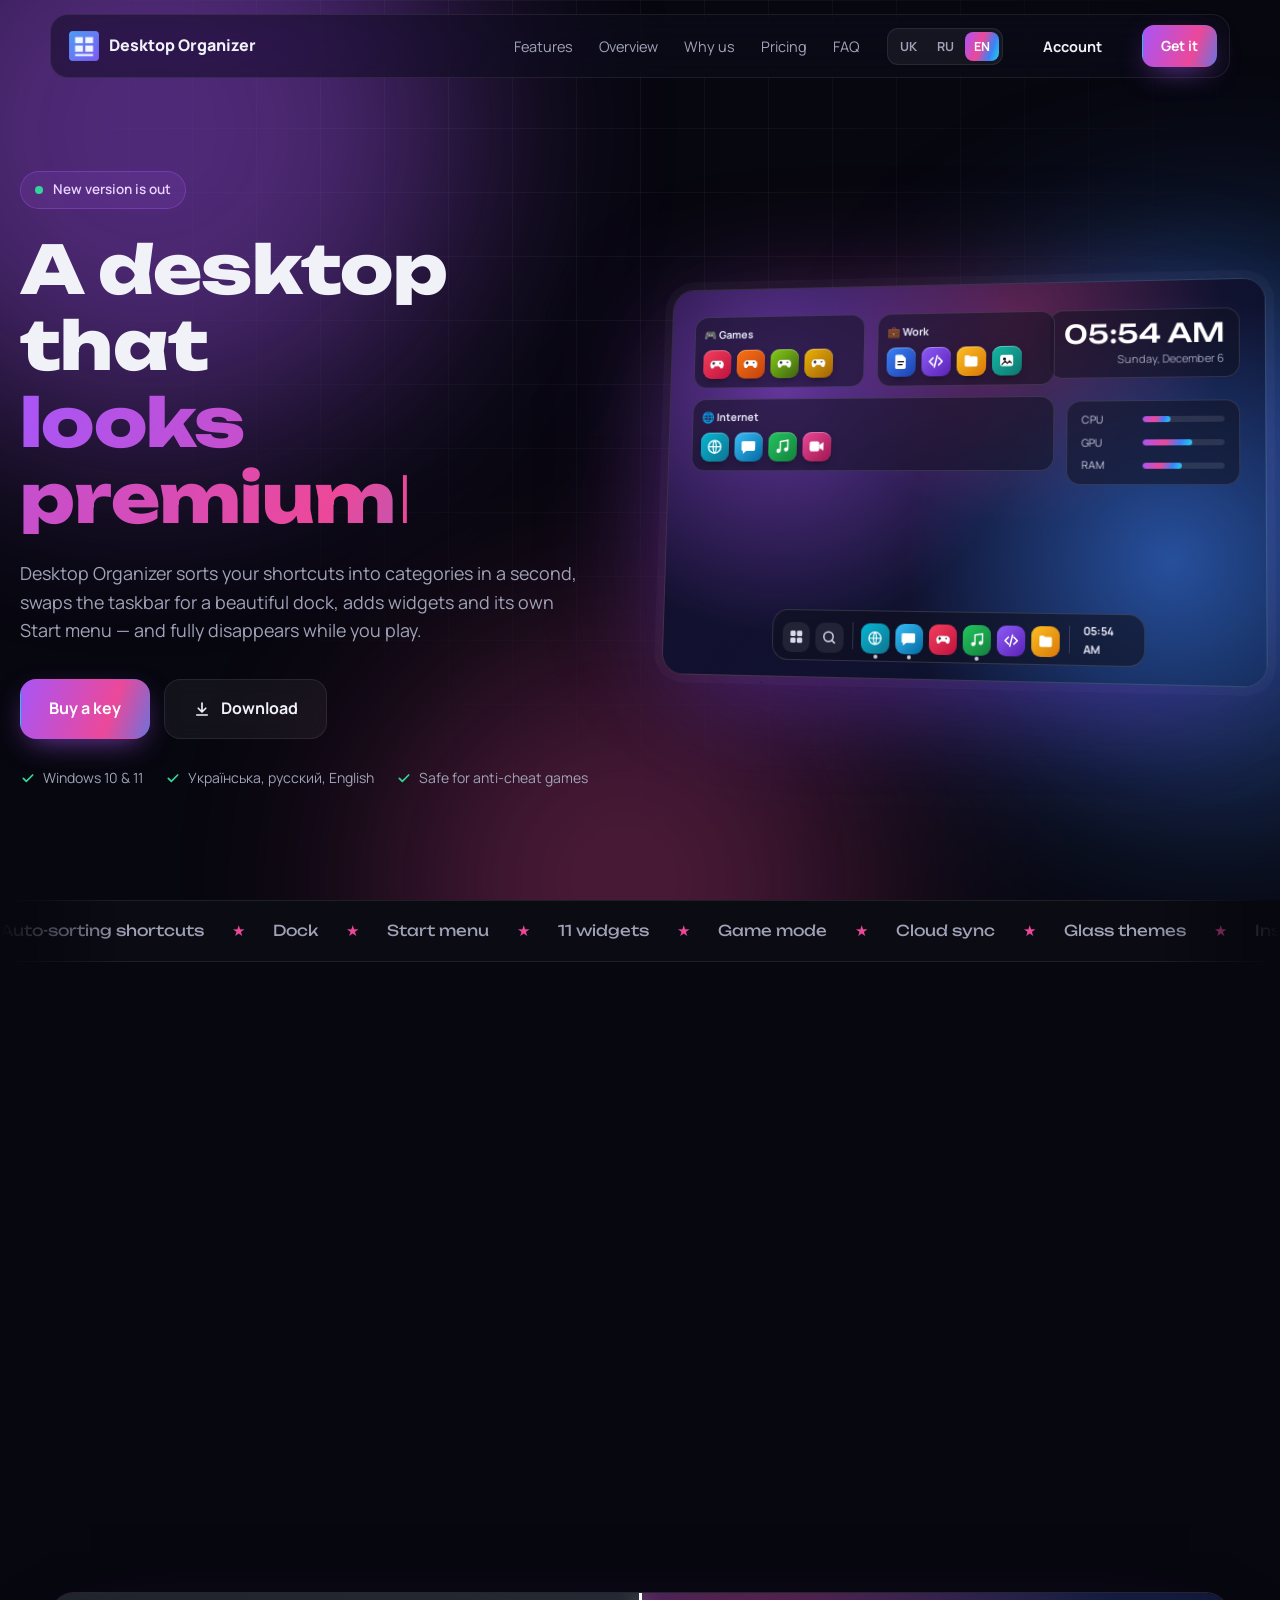
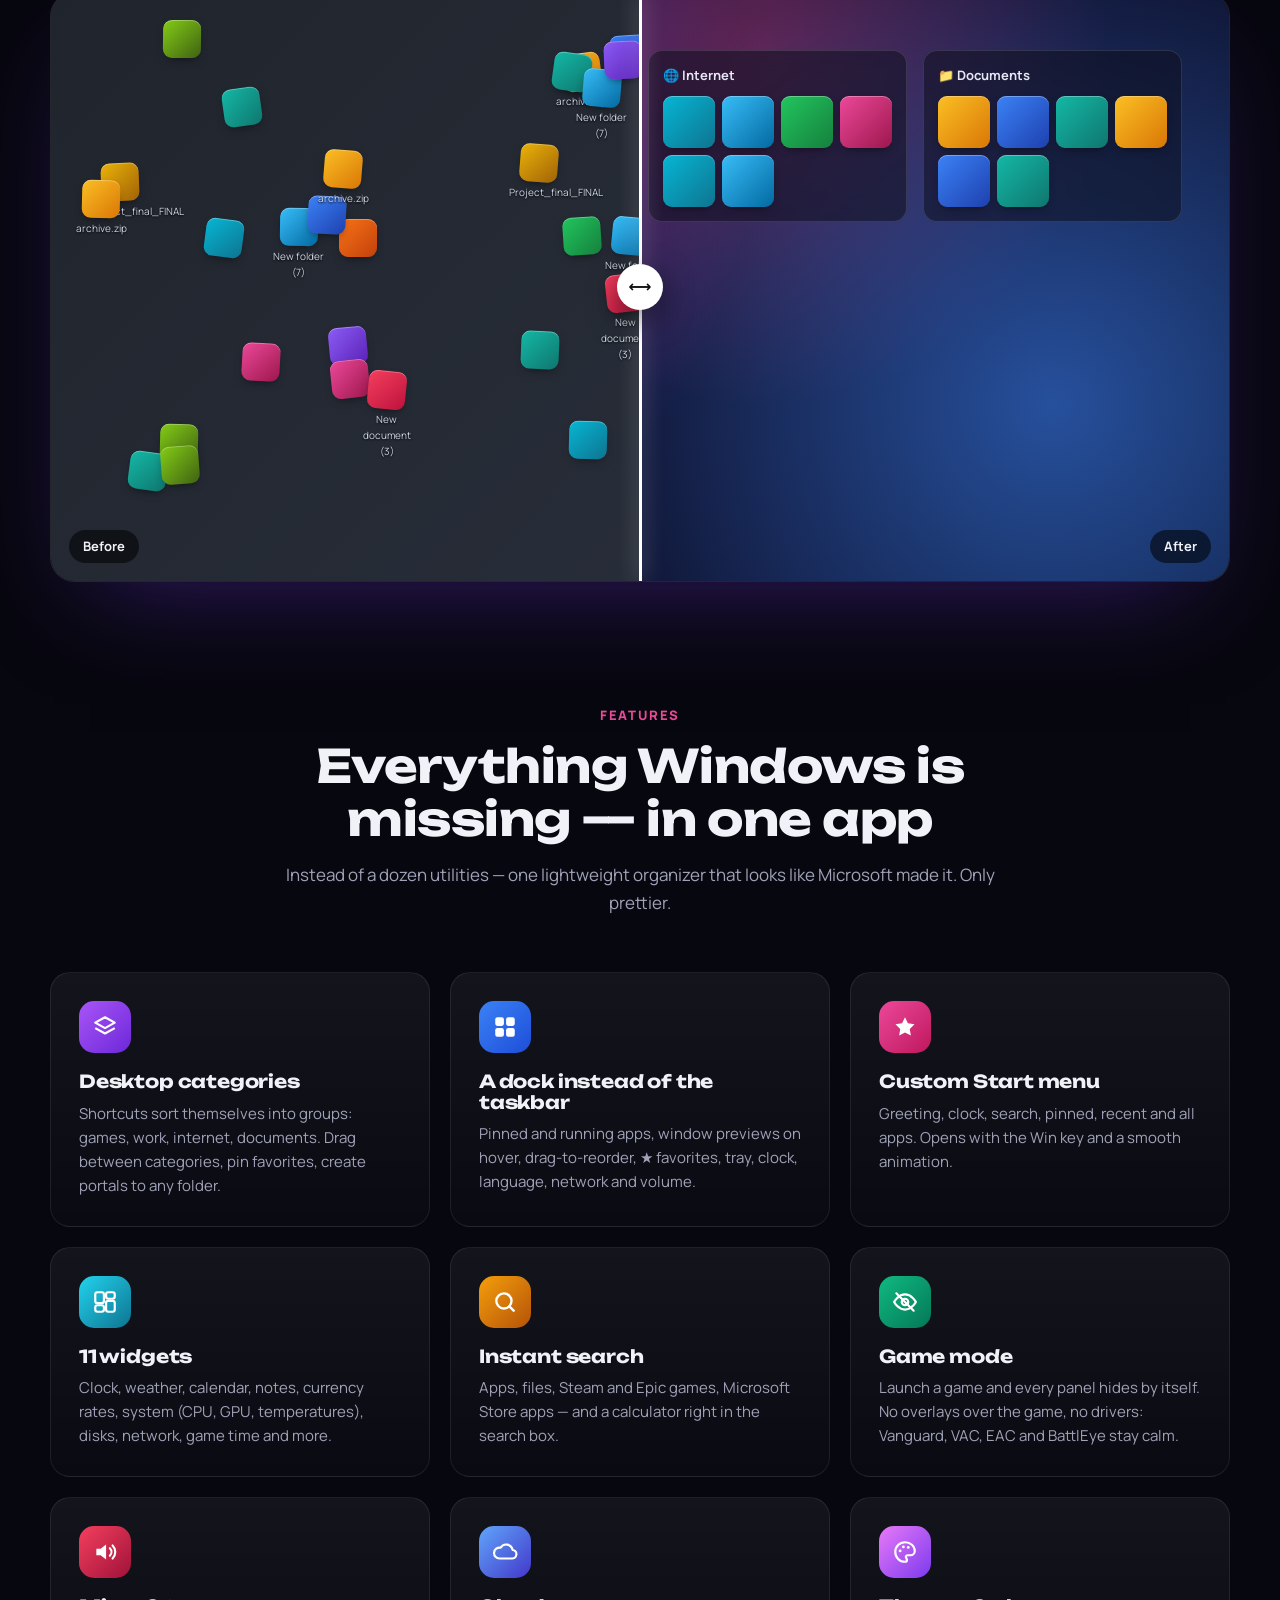
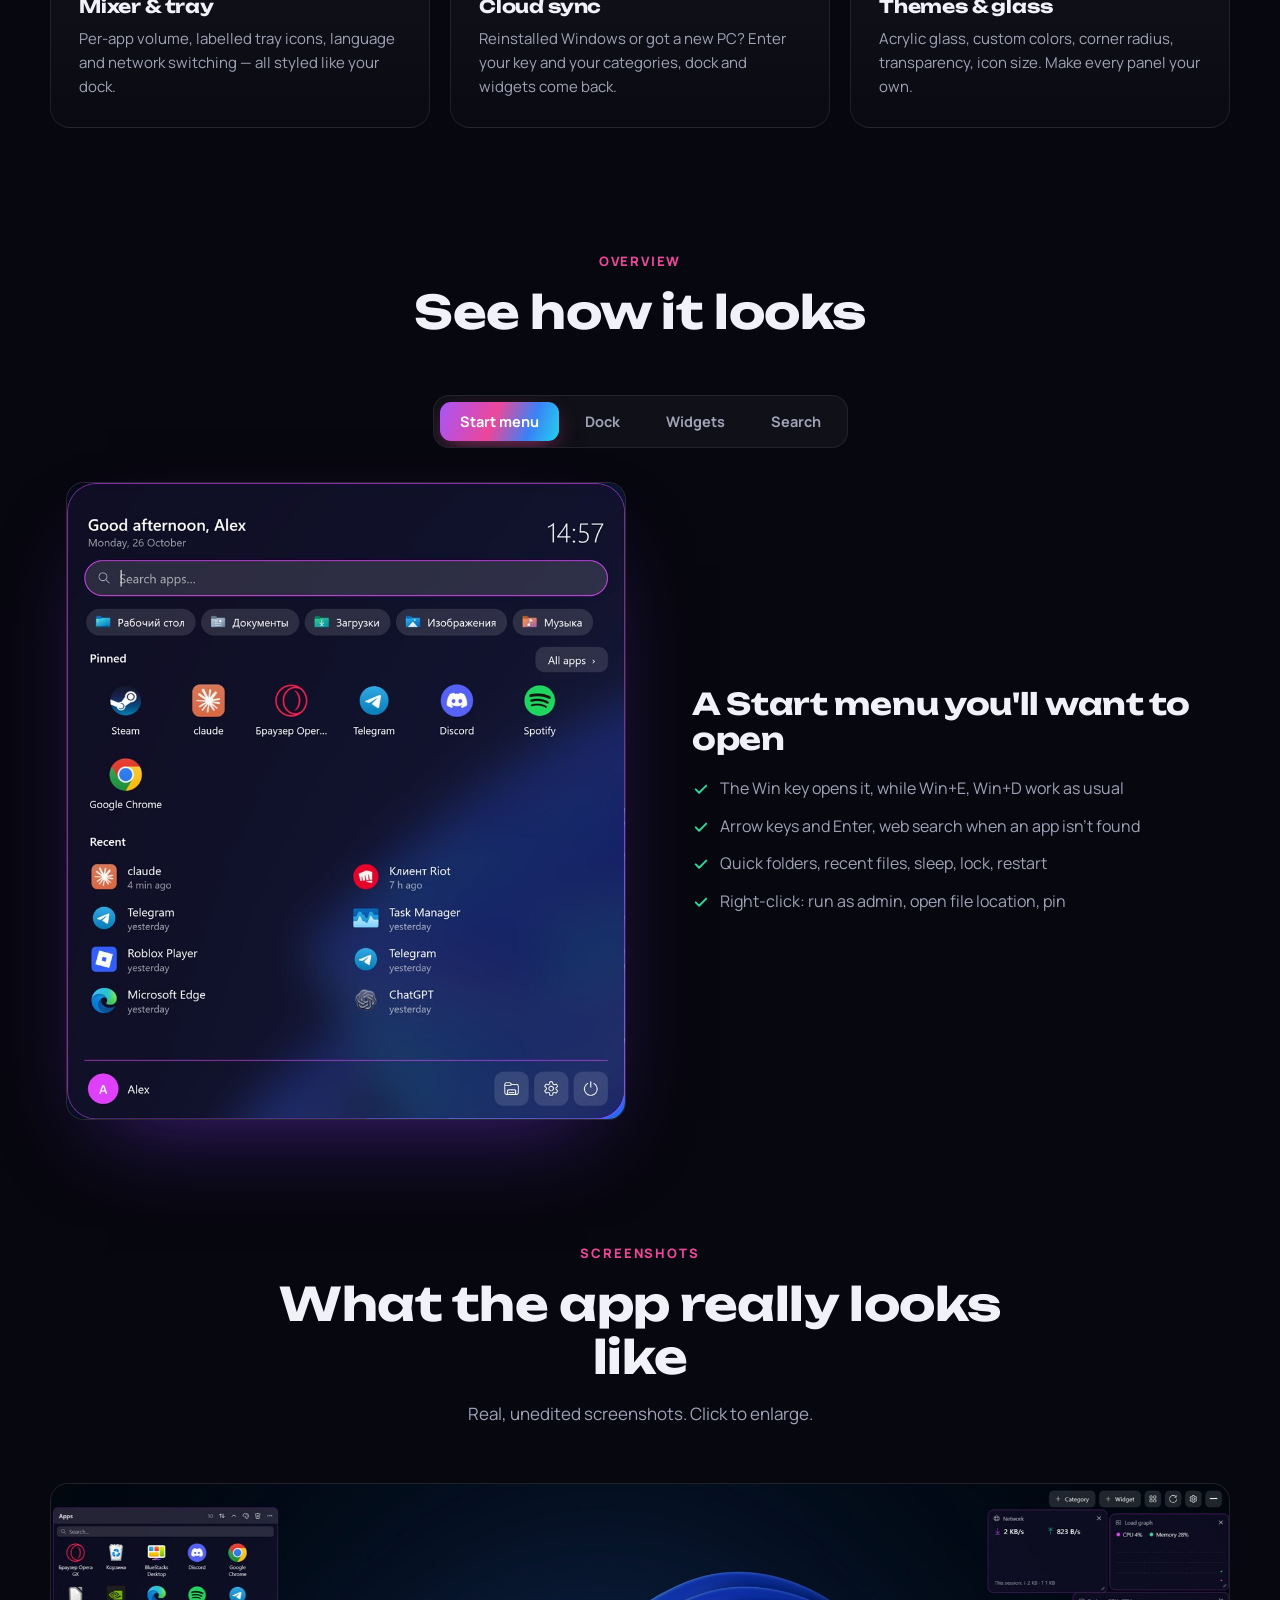
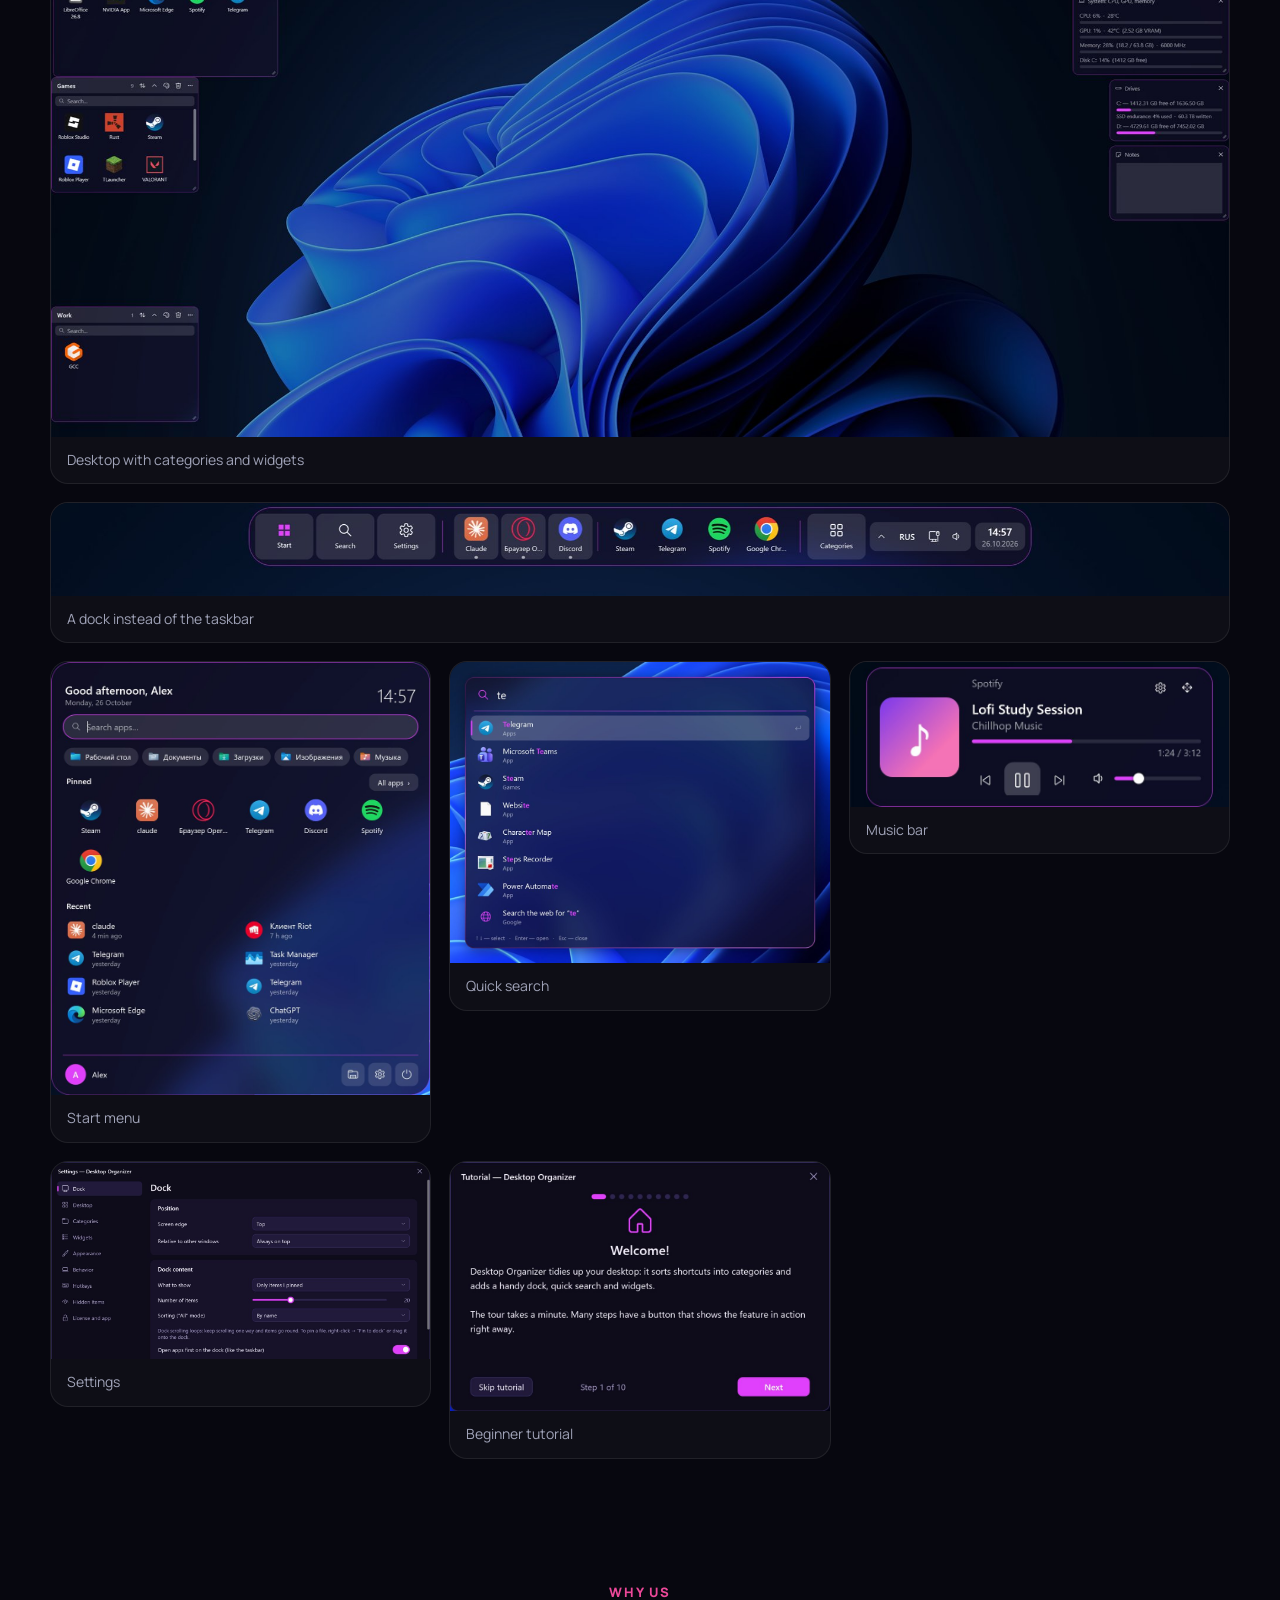
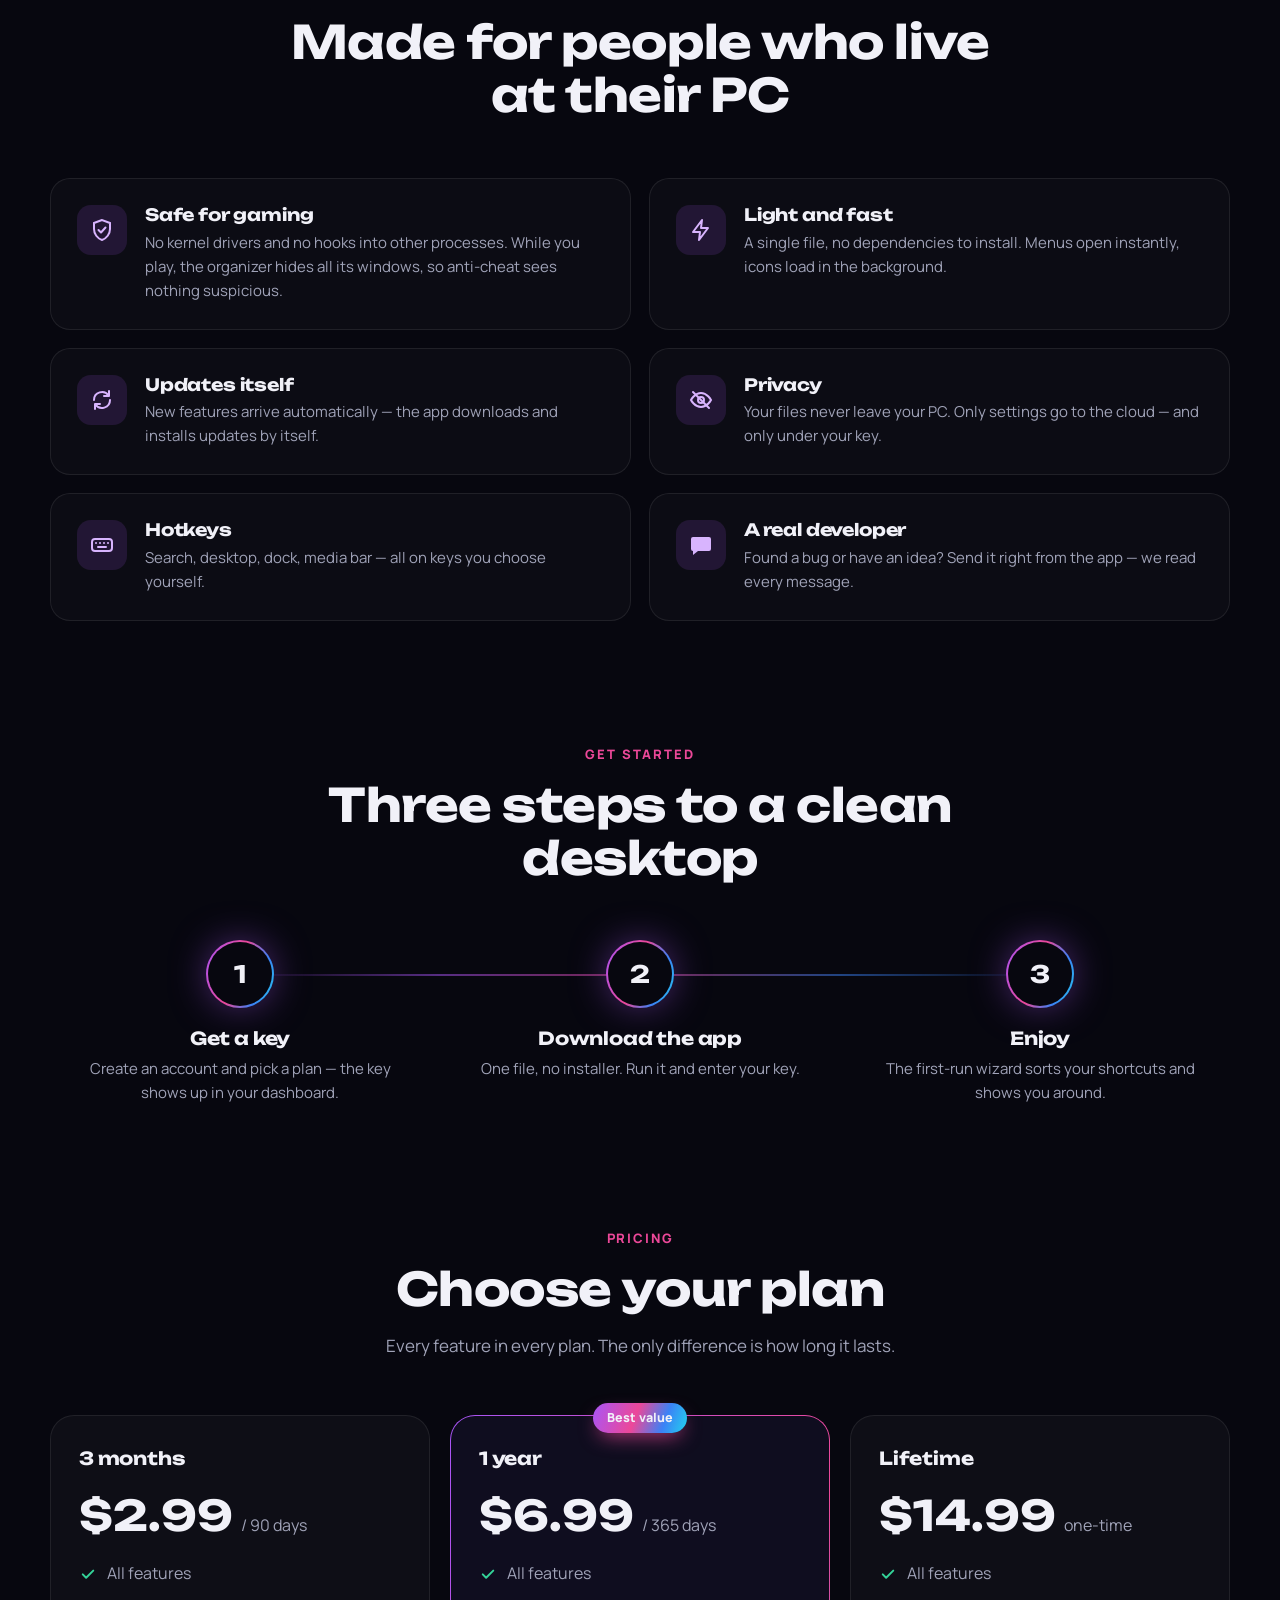
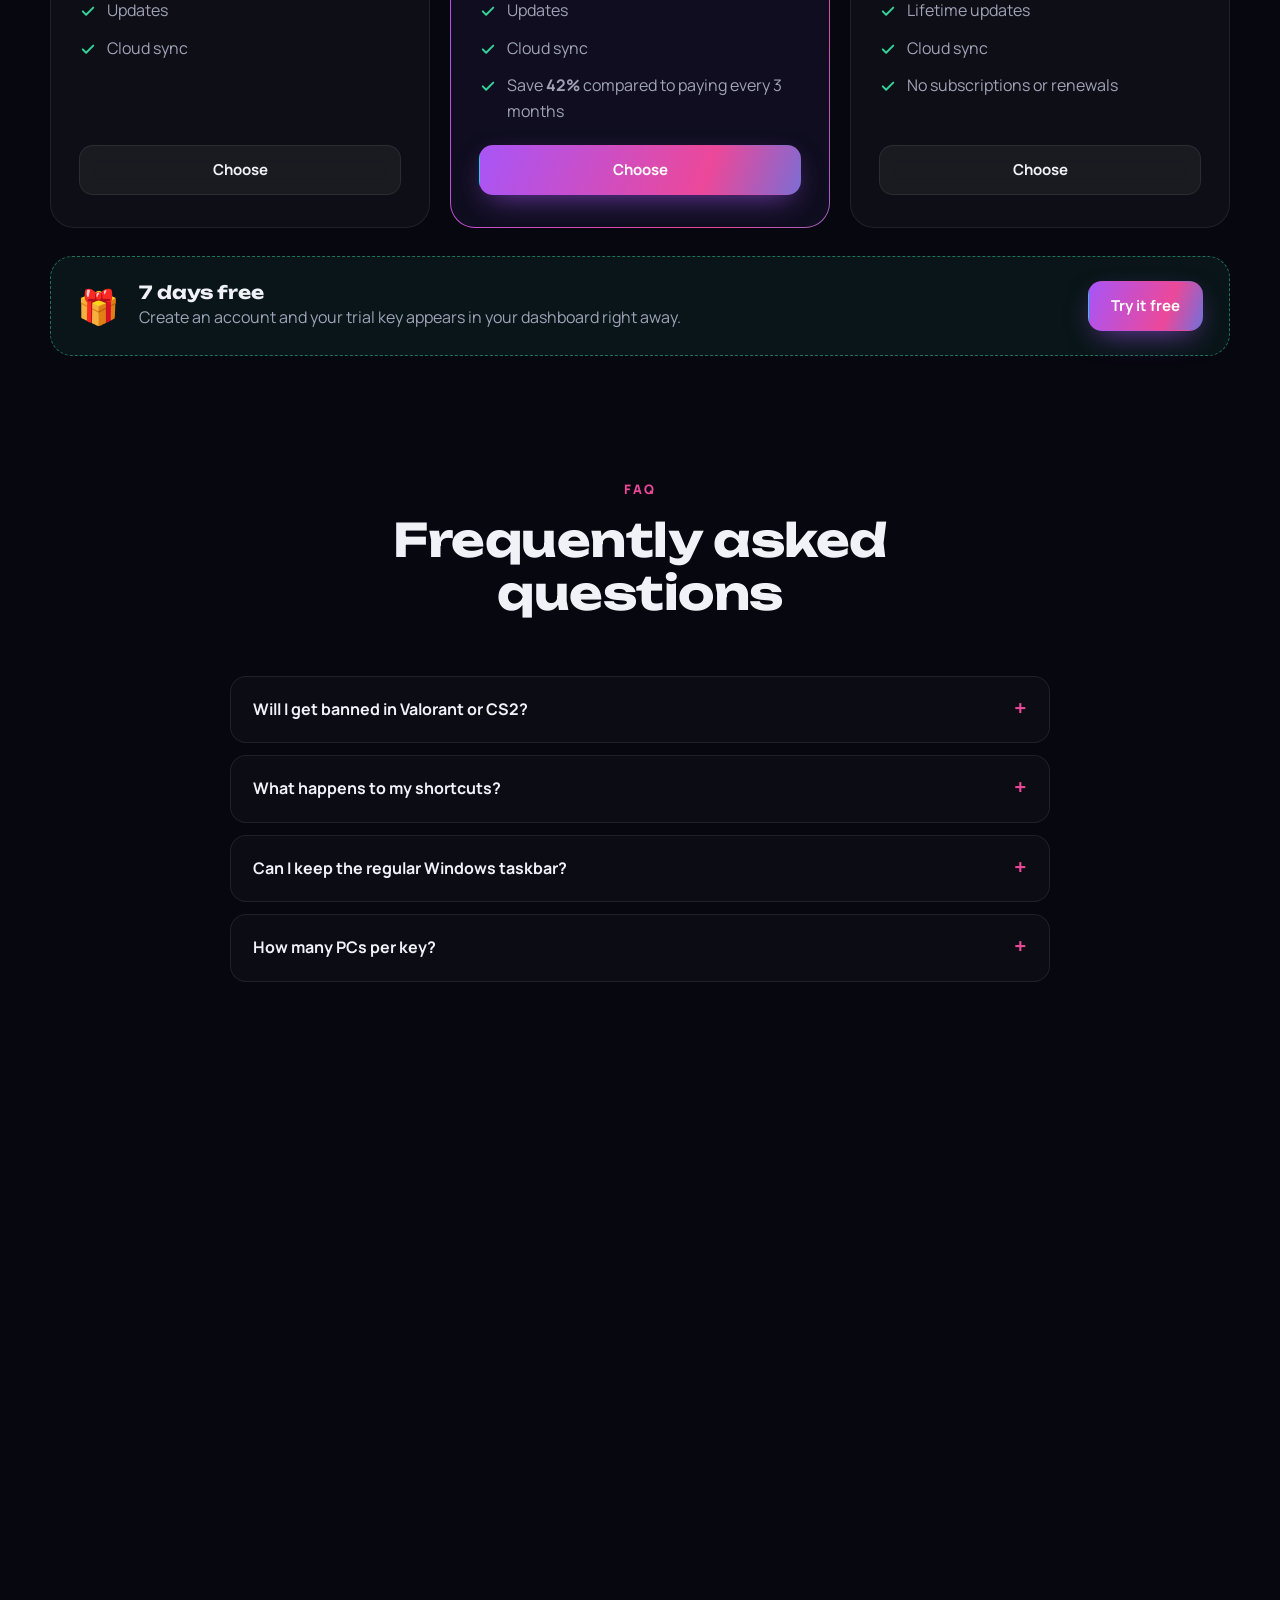
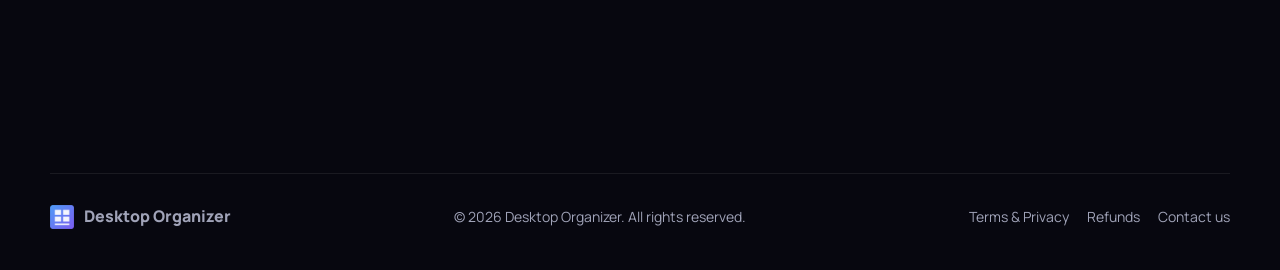
==== commit 47b5b947: "Add files via upload" ====
--- a/index.html
+++ b/index.html
@@ -385,7 +385,7 @@
 <footer class="footer">
   <div class="brand"><img src="favicon.ico" alt="" width="24" height="24"><span>Desktop Organizer</span></div>
   <span>© <span id="year"></span> Desktop Organizer. Усі права захищено.</span>
-  <a href="#" data-contact>Зв'язатися з нами</a>
+  <span class="footer-links"><a href="legal.html">Умови й конфіденційність</a><a href="legal.html#refunds">Повернення коштів</a><a href="#" data-contact>Зв'язатися з нами</a></span>
 </footer>
 
 <script src="config.js"></script>
--- a/styles.css
+++ b/styles.css
@@ -481,3 +481,17 @@
 }
 .m-only { display: none; }
 @media (max-width: 760px) { .nav-links .m-only { display: block; } }
+
+/* ============ Умови, конфіденційність, повернення ============ */
+.legal { width: min(820px, calc(100% - 32px)); margin: 0 auto; padding: 120px 0 40px; }
+.legal section { padding: 30px 0; border-bottom: 1px solid var(--line); scroll-margin-top: 90px; }
+.legal h1 { font-size: clamp(24px, 3vw, 32px); margin-bottom: 14px; }
+.legal h2 { font-size: 16px; margin: 20px 0 8px; }
+.legal p, .legal li { color: var(--dim); }
+.legal ul { padding-left: 20px; display: grid; gap: 6px; }
+.legal b { color: var(--text); }
+.legal-nav { display: flex; gap: 18px; font-size: 14px; color: var(--dim); }
+.legal-nav a:hover { color: var(--text); }
+.grad-link { color: #d8b4fe; text-decoration: underline; text-underline-offset: 3px; }
+.footer-links { display: flex; gap: 18px; flex-wrap: wrap; }
+@media (max-width: 760px) { .legal-nav { display: none; } }
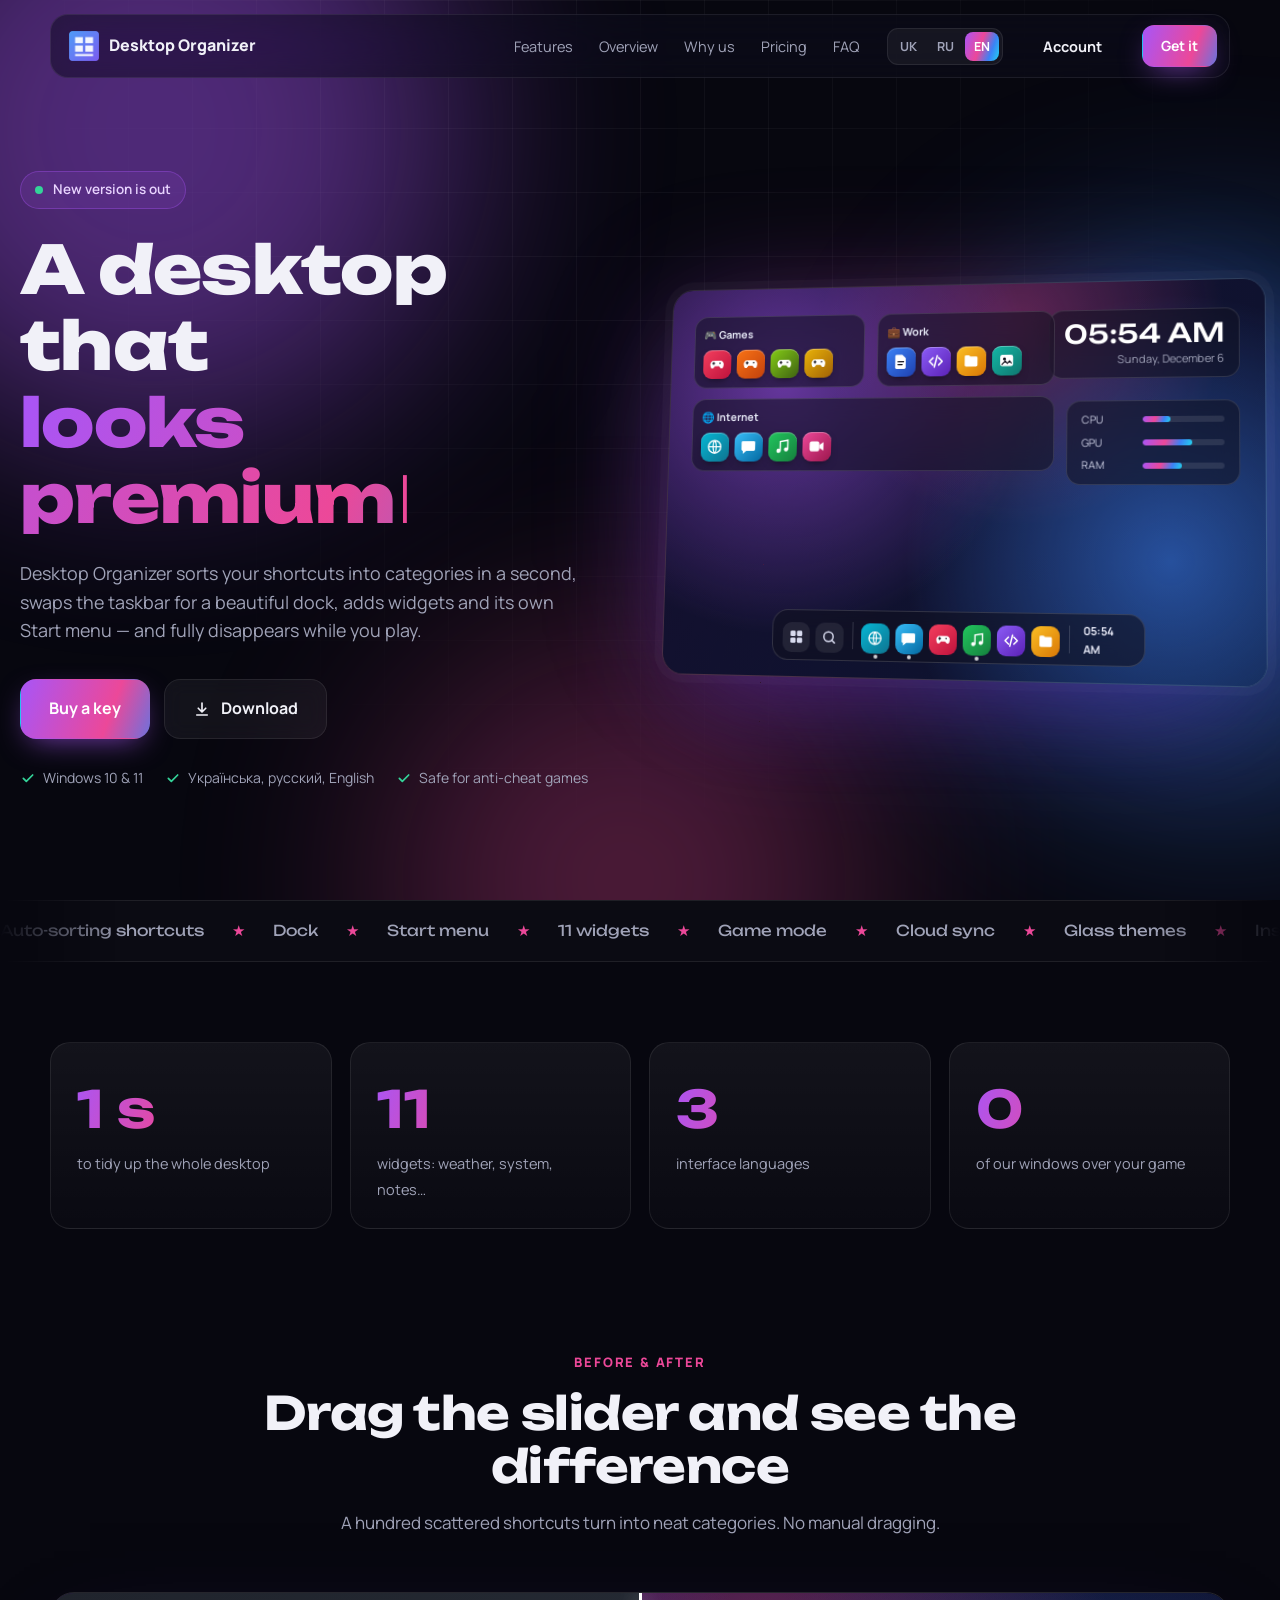
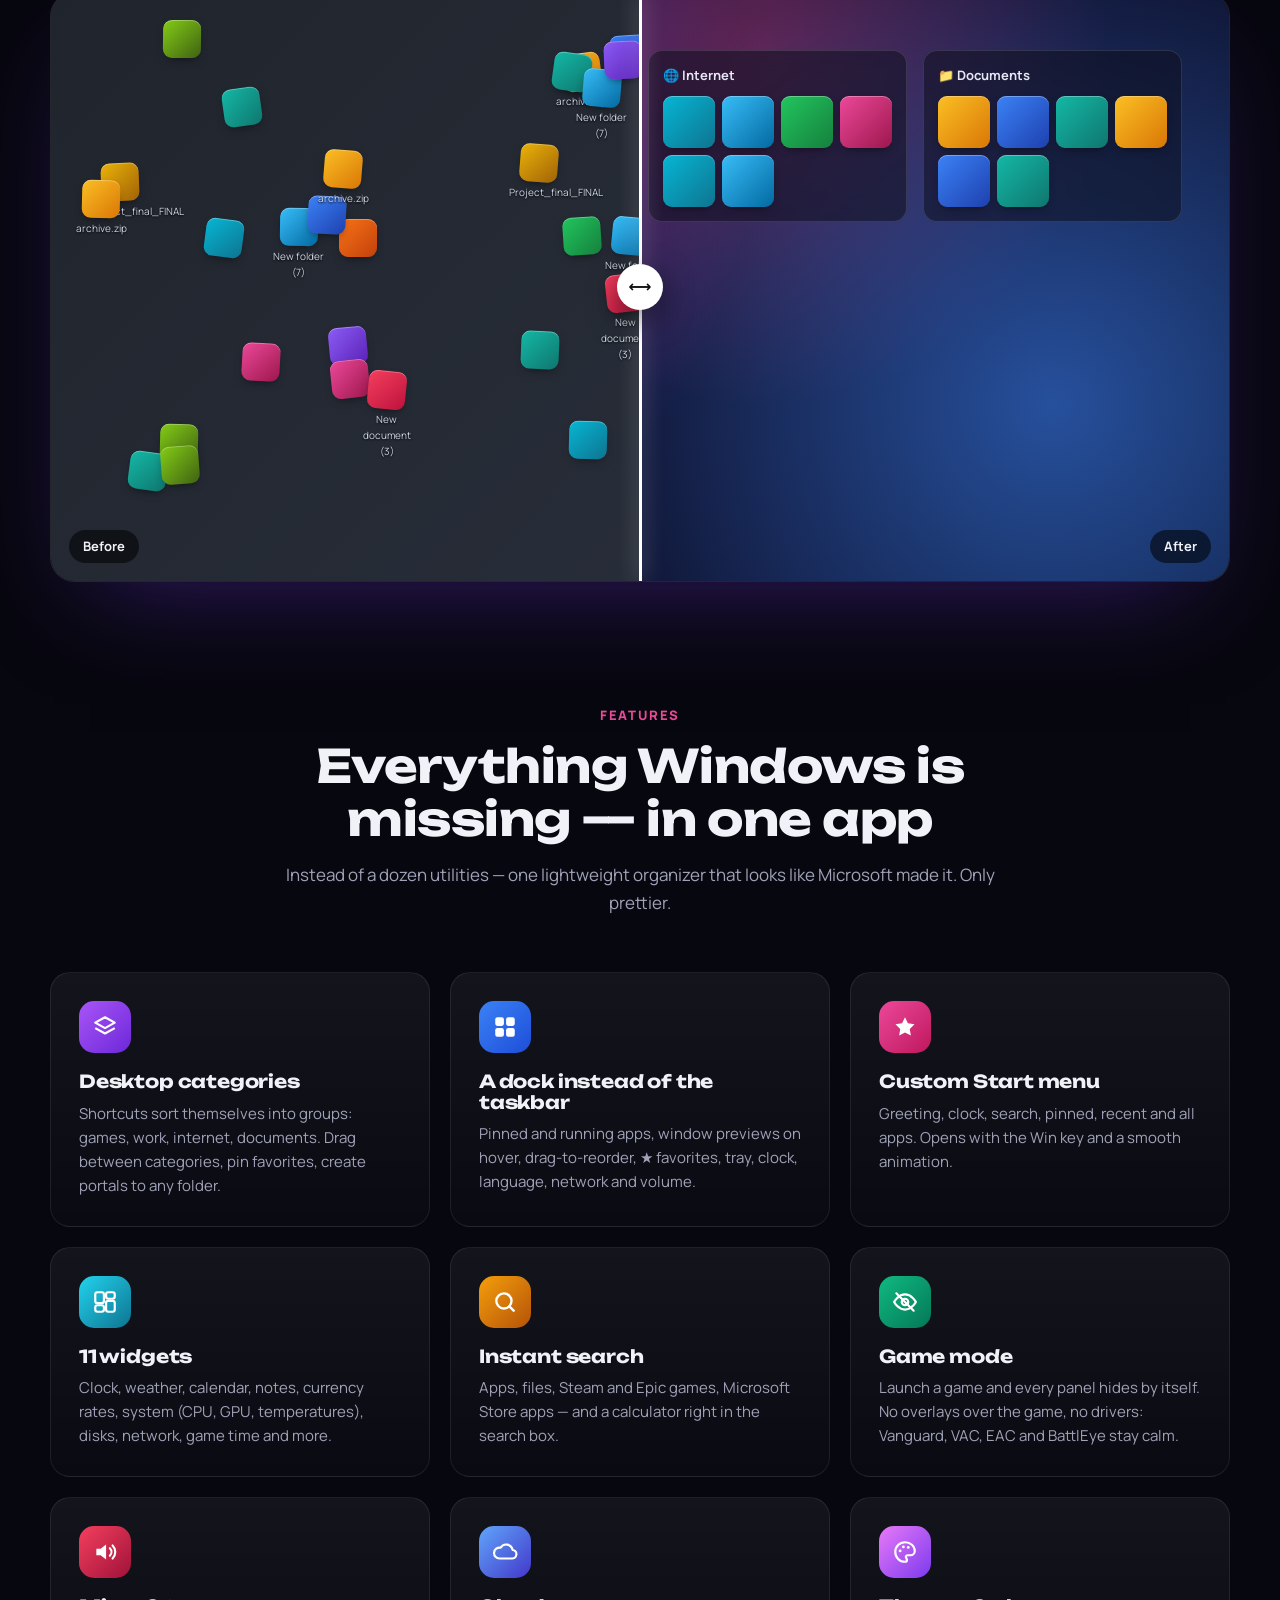
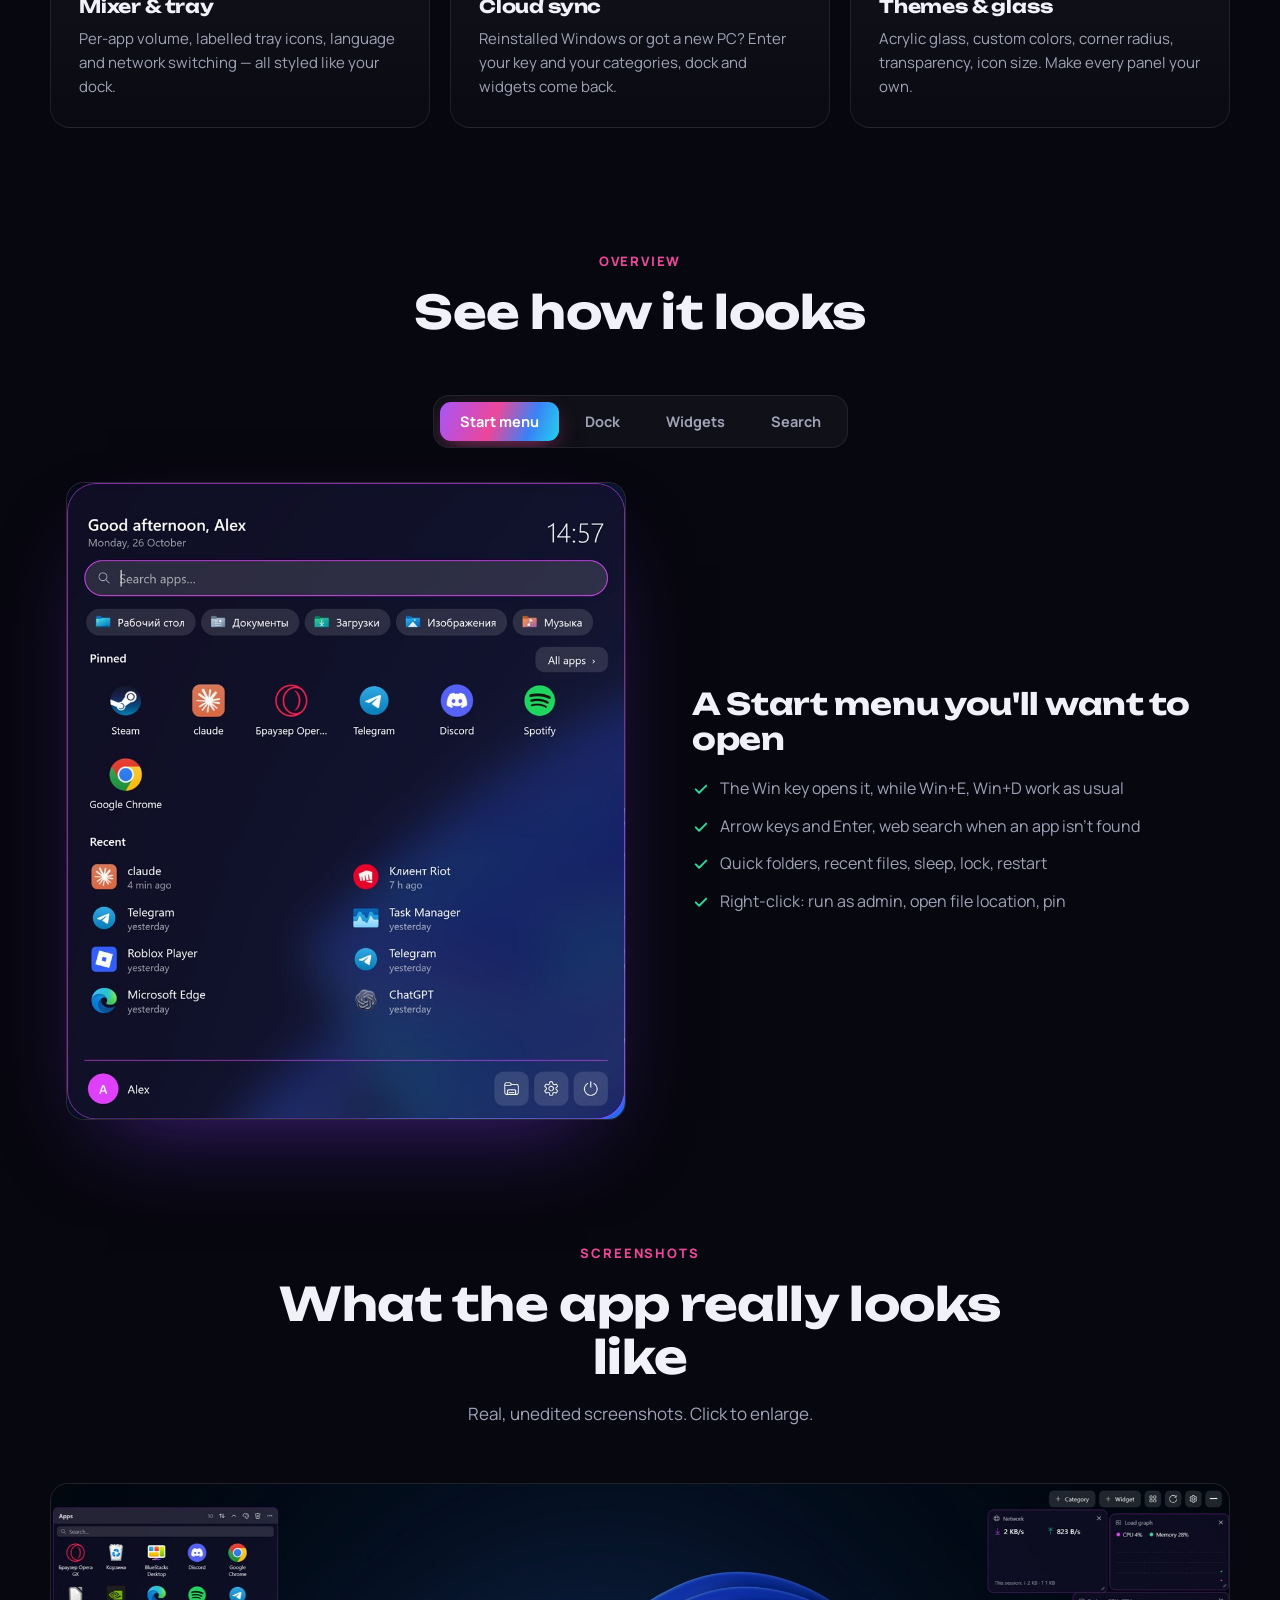
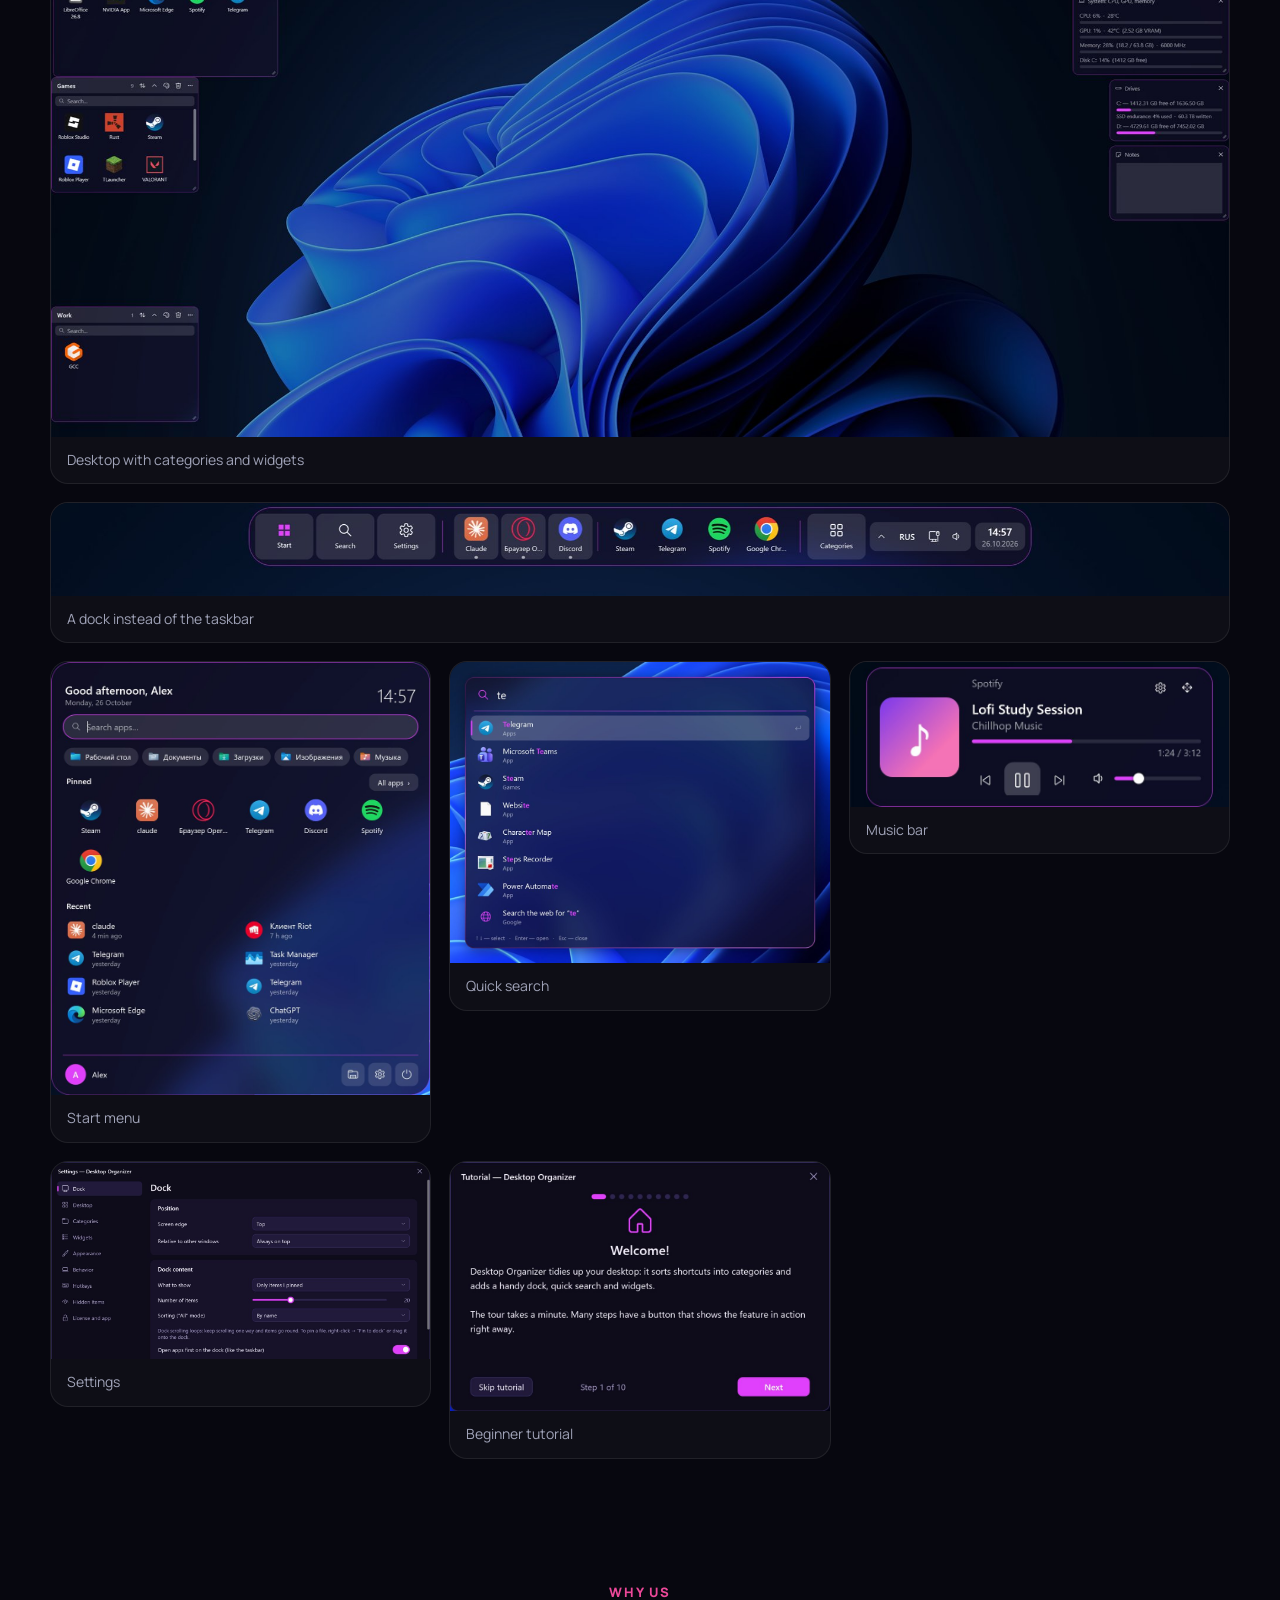
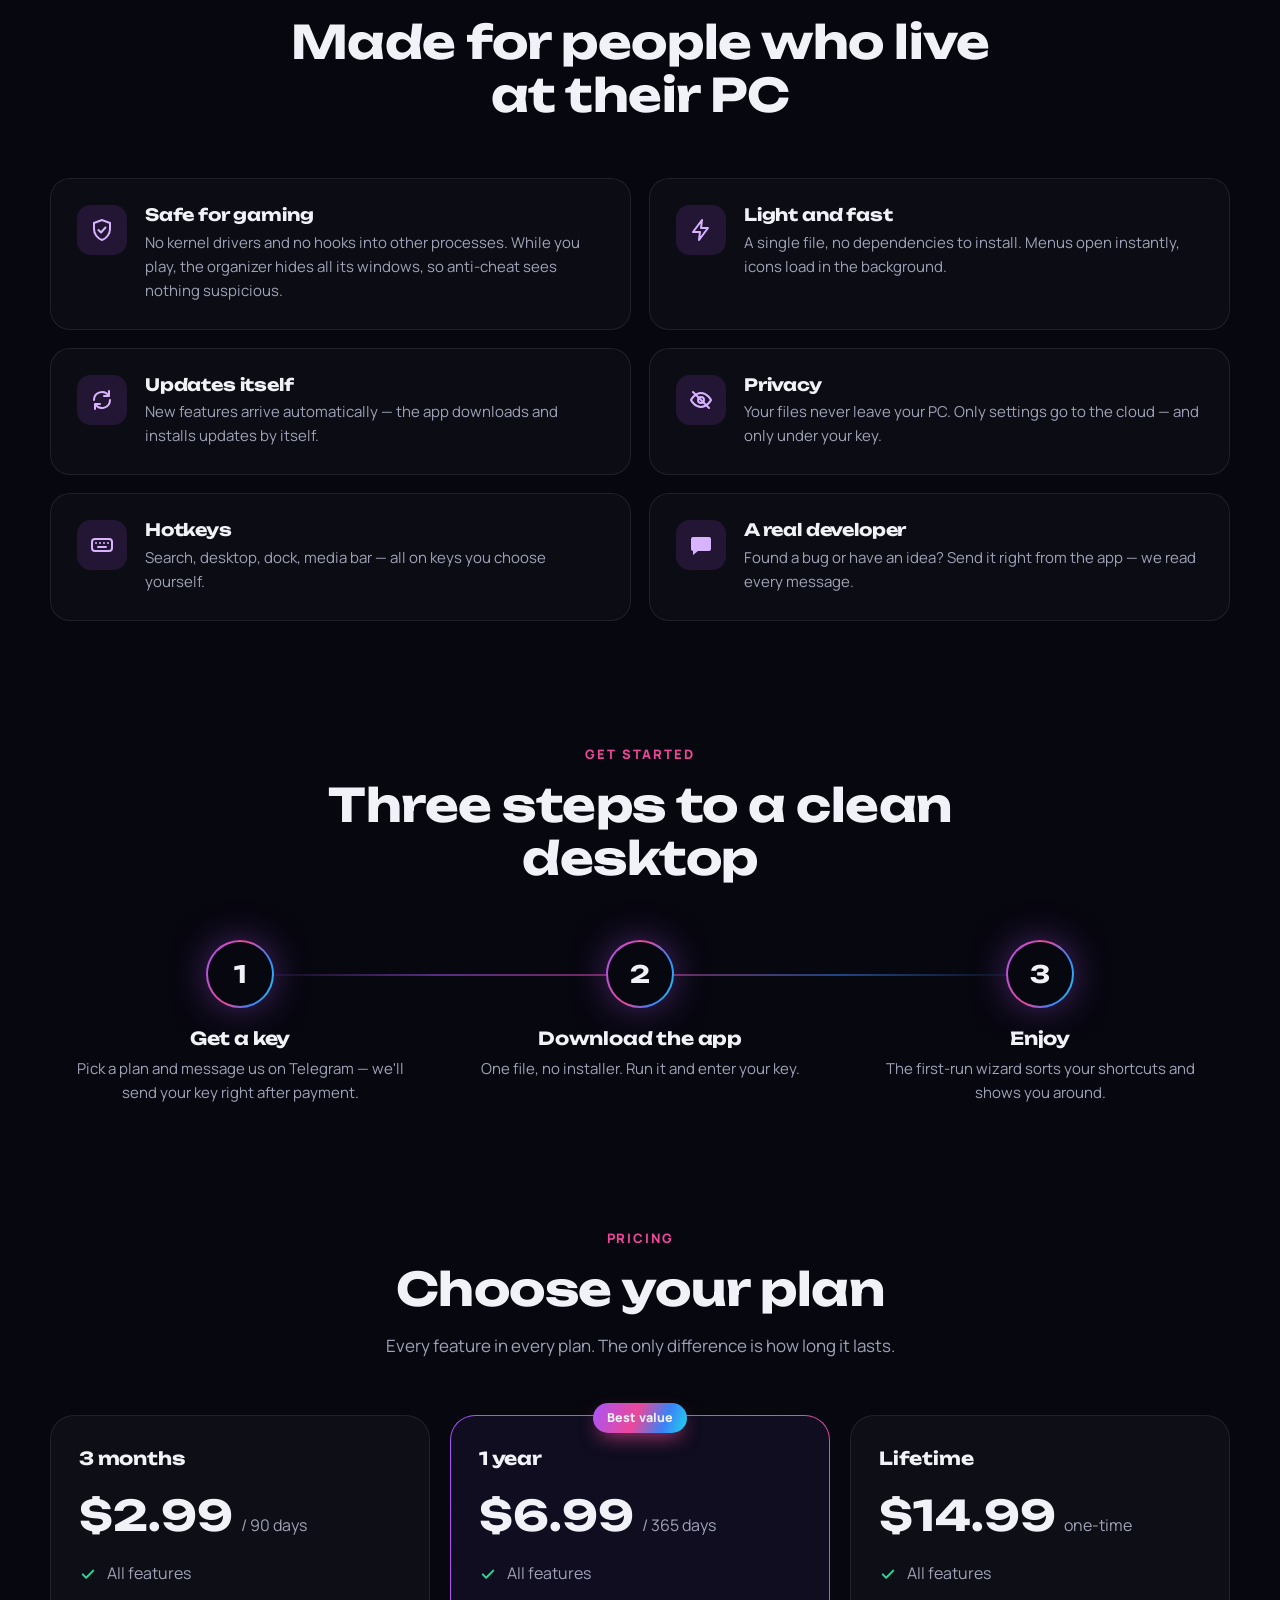
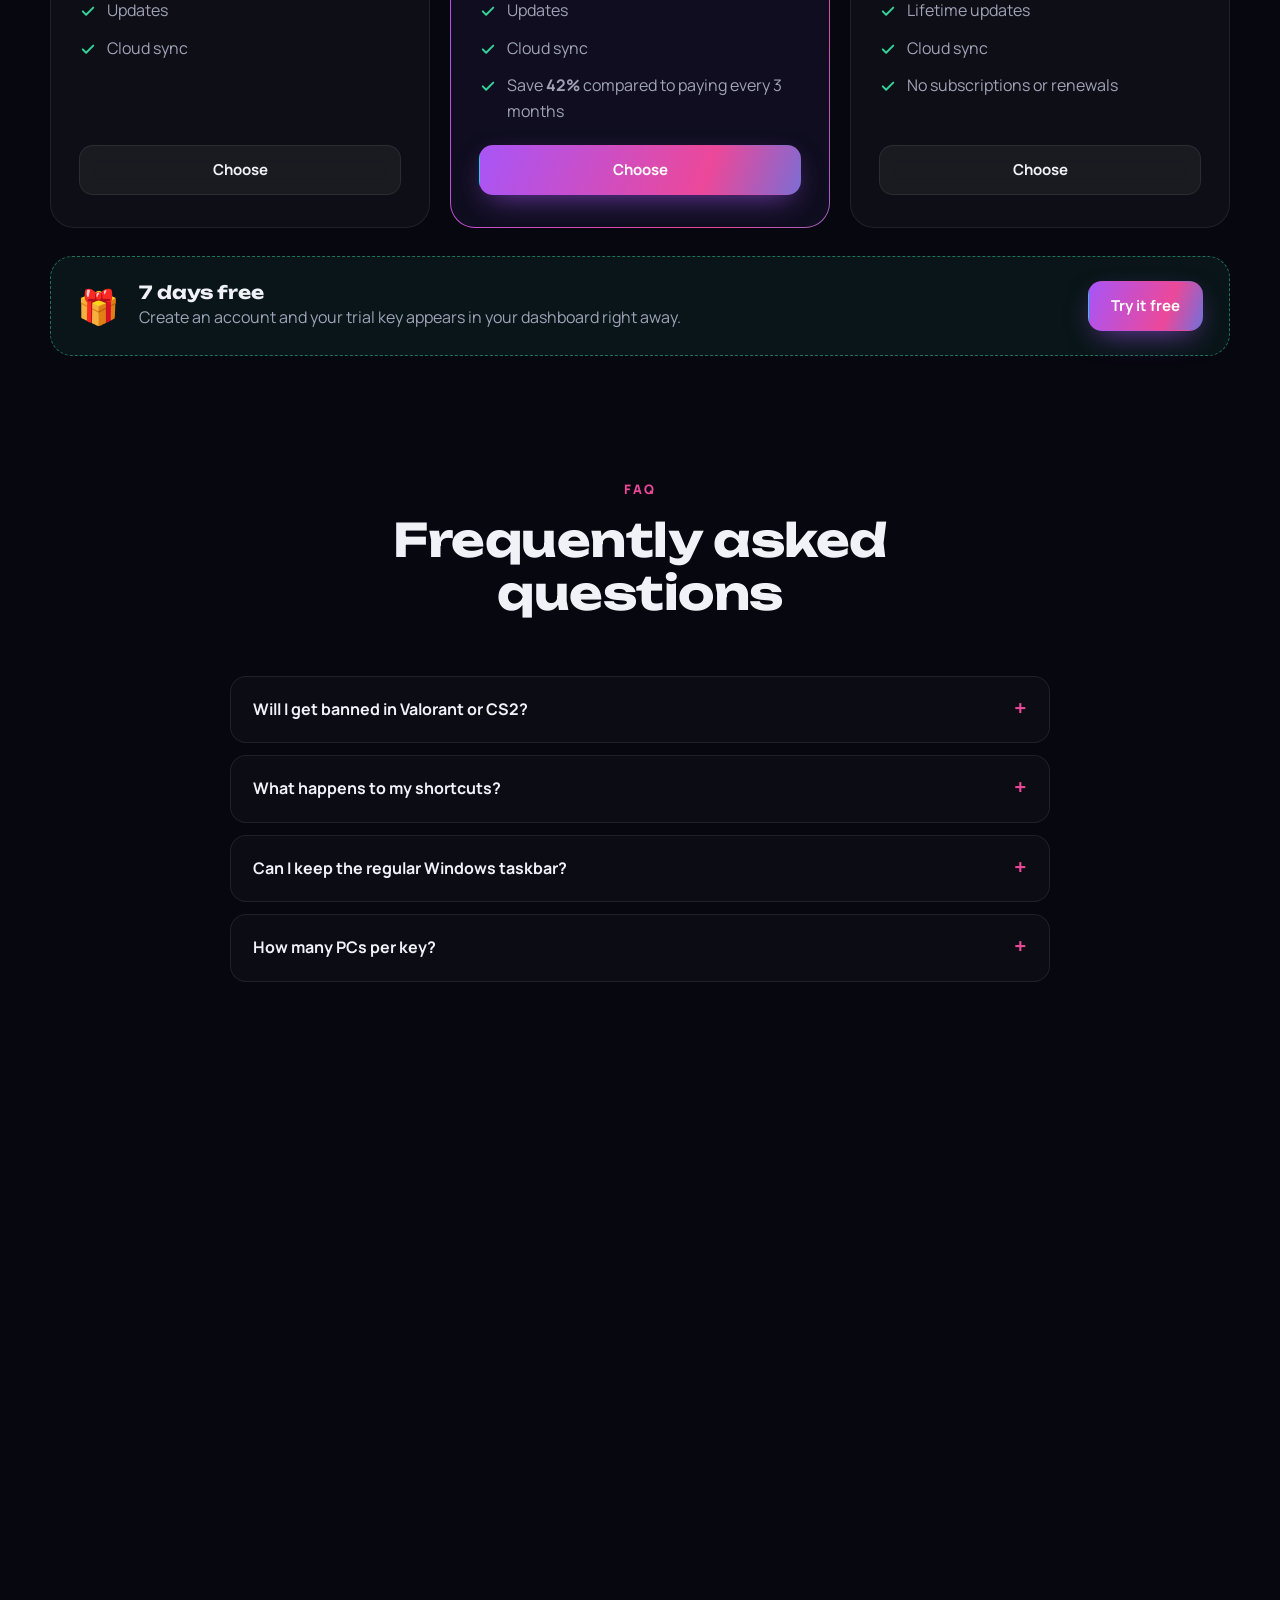
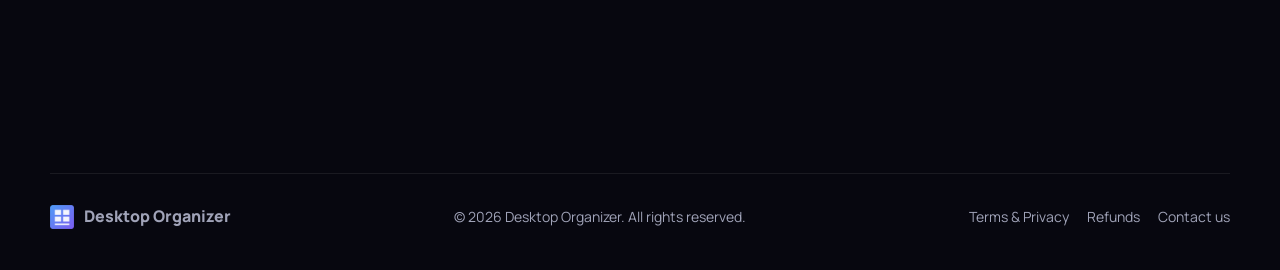
==== commit 394ce624: "Add files via upload" ====
--- a/index.html
+++ b/index.html
@@ -313,7 +313,7 @@
     <h2>Три кроки до чистого робочого столу</h2>
   </div>
   <ol class="steps">
-    <li class="step reveal"><span class="step-n">1</span><h3>Отримайте ключ</h3><p>Створіть акаунт і оберіть тариф — ключ з'явиться в особистому кабінеті.</p></li>
+    <li class="step reveal"><span class="step-n">1</span><h3>Отримайте ключ</h3><p>Оберіть тариф і напишіть нам у Telegram — ключ надішлемо одразу після оплати.</p></li>
     <li class="step reveal"><span class="step-n">2</span><h3>Завантажте програму</h3><p>Один файл, без встановлювача. Запустіть і введіть ключ.</p></li>
     <li class="step reveal"><span class="step-n">3</span><h3>Насолоджуйтесь</h3><p>Майстер першого запуску сам розкладе ярлики й покаже, що де.</p></li>
   </ol>
